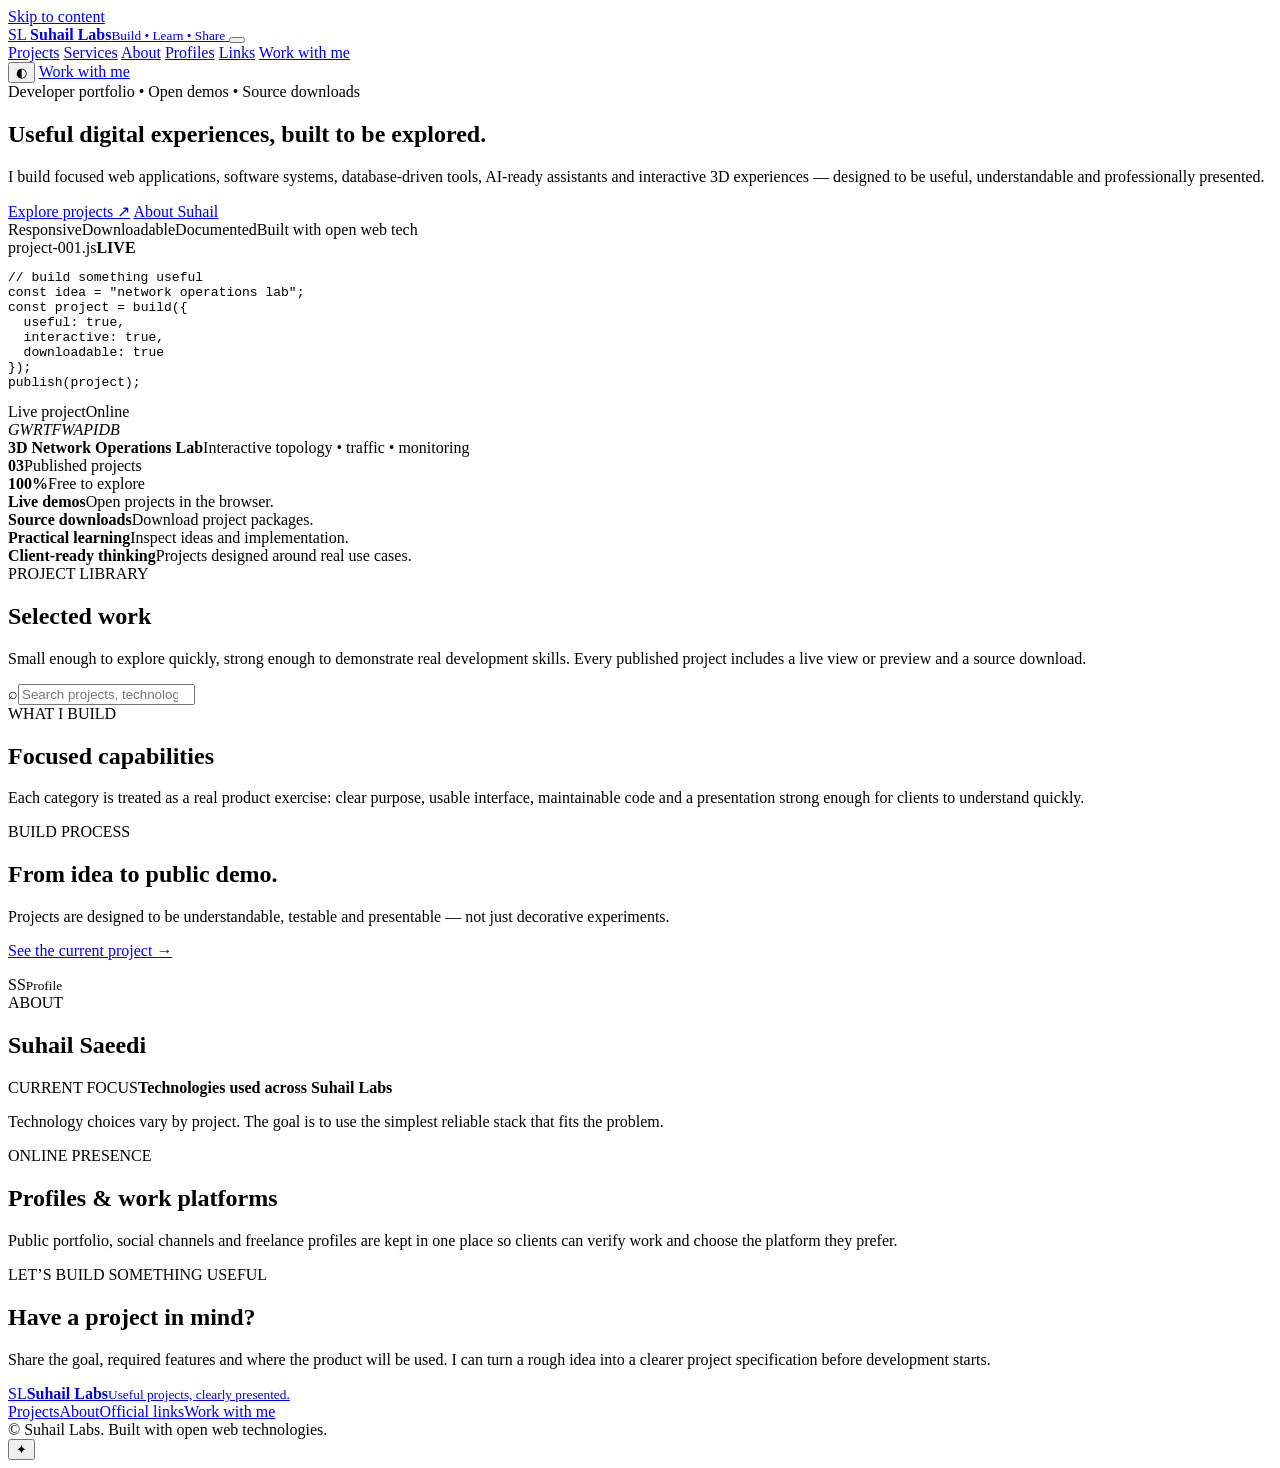
==== index.html @ 284fe2ca "Add Suhail Labs homepage" ====
<!doctype html>
<html lang="en" data-theme="dark">
<head>
  <meta charset="utf-8" />
  <meta name="viewport" content="width=device-width, initial-scale=1" />
  <meta name="theme-color" content="#07111f" />
  <meta name="description" content="Suhail Labs — web applications, software systems, databases, AI-ready assistants and interactive 3D projects by Suhail Saeidi." />
  <meta property="og:title" content="Suhail Labs" />
  <meta property="og:description" content="Software, web, database, AI and interactive 3D projects you can explore, learn from and download." />
  <meta property="og:type" content="website" />
  <title>Suhail Labs — Web, Software, Databases, AI & Interactive 3D</title>
  <link rel="stylesheet" href="assets/css/site.css" />
</head>
<body>
  <a class="skip-link" href="#main">Skip to content</a>

  <header class="site-header" id="top">
    <div class="shell nav-shell">
      <a class="brand" href="#top" aria-label="Suhail Labs home">
        <span class="brand-mark" aria-hidden="true">SL</span>
        <span class="brand-copy"><strong>Suhail Labs</strong><small>Build • Learn • Share</small></span>
      </a>

      <button class="nav-toggle" id="navToggle" aria-expanded="false" aria-controls="mainNav" aria-label="Open navigation">
        <span></span><span></span><span></span>
      </button>

      <nav class="main-nav" id="mainNav" aria-label="Primary navigation">
        <a href="#projects">Projects</a>
        <a href="#services">Services</a>
        <a href="#about">About</a>
        <a href="#profiles">Profiles</a>
        <a href="links.html">Links</a>
        <a href="work-with-me.html">Work with me</a>
      </nav>

      <div class="nav-actions">
        <button class="icon-button" id="themeToggle" type="button" aria-label="Switch theme" title="Switch theme">◐</button>
        <a class="button button-small button-primary" href="work-with-me.html">Work with me</a>
      </div>
    </div>
  </header>

  <main id="main">
    <section class="hero section-hero" aria-labelledby="heroTitle">
      <div class="shell hero-grid">
        <div class="hero-copy reveal">
          <div class="eyebrow"><span class="pulse"></span> Developer portfolio • Open demos • Source downloads</div>
          <h1 id="heroTitle">Useful digital experiences, <span class="gradient-text">built to be explored.</span></h1>
          <p class="hero-lead">I build focused web applications, software systems, database-driven tools, AI-ready assistants and interactive 3D experiences — designed to be useful, understandable and professionally presented.</p>
          <div class="hero-actions">
            <a class="button button-primary" href="#projects">Explore projects <span aria-hidden="true">↗</span></a>
            <a class="button button-secondary" href="#about">About Suhail</a>
          </div>
          <div class="trust-row" aria-label="Portfolio highlights">
            <span>Responsive</span><i></i><span>Downloadable</span><i></i><span>Documented</span><i></i><span>Built with open web tech</span>
          </div>
        </div>

        <div class="hero-visual reveal reveal-delay" aria-label="Suhail Labs project preview">
          <div class="visual-glow glow-a"></div>
          <div class="visual-glow glow-b"></div>
          <div class="code-window floating-card">
            <div class="window-bar"><div class="window-dots"><i></i><i></i><i></i></div><span>project-001.js</span><b>LIVE</b></div>
            <pre><code><span class="code-muted">// build something useful</span>
<span class="code-blue">const</span> idea = <span class="code-purple">"network operations lab"</span>;
<span class="code-blue">const</span> project = build({
  useful: <span class="code-green">true</span>,
  interactive: <span class="code-green">true</span>,
  downloadable: <span class="code-green">true</span>
});
publish(project);</code></pre>
          </div>
          <div class="preview-card floating-card">
            <div class="preview-top"><span>Live project</span><span class="status-dot">Online</span></div>
            <div class="mini-network" aria-hidden="true">
              <span class="net-line line-1"></span><span class="net-line line-2"></span><span class="net-line line-3"></span><span class="net-line line-4"></span>
              <i class="net-node n1">GW</i><i class="net-node n2">RT</i><i class="net-node n3">FW</i><i class="net-node n4">API</i><i class="net-node n5">DB</i>
              <b class="net-packet p1"></b><b class="net-packet p2"></b>
            </div>
            <div class="preview-meta"><strong>3D Network Operations Lab</strong><span>Interactive topology • traffic • monitoring</span></div>
          </div>
          <div class="mini-stat stat-one"><strong id="projectCountHero">03</strong><span>Published projects</span></div>
          <div class="mini-stat stat-two"><strong>100%</strong><span>Free to explore</span></div>
        </div>
      </div>
    </section>

    <section class="value-strip" aria-label="What Suhail Labs offers">
      <div class="shell value-grid">
        <div><b>Live demos</b><span>Open projects in the browser.</span></div>
        <div><b>Source downloads</b><span>Download project packages.</span></div>
        <div><b>Practical learning</b><span>Inspect ideas and implementation.</span></div>
        <div><b>Client-ready thinking</b><span>Projects designed around real use cases.</span></div>
      </div>
    </section>

    <section class="section" id="projects" aria-labelledby="projectsTitle">
      <div class="shell">
        <div class="section-heading reveal">
          <div><span class="section-kicker">PROJECT LIBRARY</span><h2 id="projectsTitle">Selected work</h2></div>
          <p>Small enough to explore quickly, strong enough to demonstrate real development skills. Every published project includes a live view or preview and a source download.</p>
        </div>

        <div class="project-tools reveal">
          <label class="search-box" for="projectSearch"><span aria-hidden="true">⌕</span><input id="projectSearch" type="search" placeholder="Search projects, technology or category…" autocomplete="off" /></label>
          <div class="filters" id="projectFilters" aria-label="Project filters"></div>
        </div>

        <div class="project-grid" id="projectGrid" aria-live="polite"></div>
        <div class="empty-state" id="emptyState" hidden>No projects match this filter yet.</div>
      </div>
    </section>

    <section class="section section-tinted" id="services" aria-labelledby="servicesTitle">
      <div class="shell">
        <div class="section-heading reveal">
          <div><span class="section-kicker">WHAT I BUILD</span><h2 id="servicesTitle">Focused capabilities</h2></div>
          <p>Each category is treated as a real product exercise: clear purpose, usable interface, maintainable code and a presentation strong enough for clients to understand quickly.</p>
        </div>
        <div class="capability-grid" id="capabilityGrid"></div>
      </div>
    </section>

    <section class="section" id="process" aria-labelledby="processTitle">
      <div class="shell process-layout">
        <div class="process-copy reveal">
          <span class="section-kicker">BUILD PROCESS</span>
          <h2 id="processTitle">From idea to public demo.</h2>
          <p>Projects are designed to be understandable, testable and presentable — not just decorative experiments.</p>
          <a class="text-link" href="#projects">See the current project <span aria-hidden="true">→</span></a>
        </div>
        <ol class="process-list reveal" id="processList"></ol>
      </div>
    </section>

    <section class="section section-tinted" id="about" aria-labelledby="aboutTitle">
      <div class="shell about-layout">
        <article class="about-card reveal">
          <div class="portrait-placeholder" id="profilePortrait" aria-label="Suhail Saeedi profile photo"><span>SS</span><small>Profile</small></div>
          <div class="about-copy">
            <span class="section-kicker">ABOUT</span>
            <h2 id="aboutTitle" data-name>Suhail Saeedi</h2>
            <p data-bio></p>
            <div class="about-points" id="aboutPoints"></div>
          </div>
        </article>
        <aside class="stack-card reveal">
          <div class="stack-head"><span class="section-kicker">CURRENT FOCUS</span><strong>Technologies used across Suhail Labs</strong></div>
          <div class="stack-tags" id="stackTags"></div>
          <p class="small-note">Technology choices vary by project. The goal is to use the simplest reliable stack that fits the problem.</p>
        </aside>
      </div>
    </section>

    <section class="section" id="profiles" aria-labelledby="profilesTitle">
      <div class="shell">
        <div class="section-heading reveal">
          <div><span class="section-kicker">ONLINE PRESENCE</span><h2 id="profilesTitle">Profiles & work platforms</h2></div>
          <p>Public portfolio, social channels and freelance profiles are kept in one place so clients can verify work and choose the platform they prefer.</p>
        </div>
        <div class="profiles-grid" id="profilesGrid"></div>
      </div>
    </section>

    <section class="section contact-section" id="contact" aria-labelledby="contactTitle">
      <div class="shell contact-card reveal">
        <div>
          <span class="section-kicker">LET’S BUILD SOMETHING USEFUL</span>
          <h2 id="contactTitle">Have a project in mind?</h2>
          <p>Share the goal, required features and where the product will be used. I can turn a rough idea into a clearer project specification before development starts.</p>
        </div>
        <div class="contact-actions" id="contactActions"></div>
      </div>
    </section>
  </main>

  <footer class="site-footer">
    <div class="shell footer-grid">
      <div><a class="brand footer-brand" href="#top"><span class="brand-mark">SL</span><span class="brand-copy"><strong>Suhail Labs</strong><small>Useful projects, clearly presented.</small></span></a></div>
      <div class="footer-links"><a href="#projects">Projects</a><a href="#about">About</a><a href="links.html">Official links</a><a href="work-with-me.html">Work with me</a></div>
      <div class="footer-copy">© <span id="year"></span> Suhail Labs. Built with open web technologies.</div>
    </div>
  </footer>

  <button class="assistant-launcher" id="assistantLauncher" type="button" aria-expanded="false" aria-controls="publicAssistant" aria-label="Open Suhail Labs Assistant">✦</button>
  <aside class="public-assistant" id="publicAssistant" hidden aria-label="Suhail Labs Assistant">
    <div class="assistant-head"><div><strong>Suhail Labs Assistant</strong><small>Local knowledge mode • $0</small></div><button id="assistantClose" type="button" aria-label="Close assistant">×</button></div>
    <div class="assistant-public-messages" id="publicAssistantMessages" aria-live="polite"></div>
    <div class="assistant-suggestions"><button type="button" data-public-prompt="What does Suhail build?">What does Suhail build?</button><button type="button" data-public-prompt="Show me the 3D project">3D project</button><button type="button" data-public-prompt="Tell me about the Medical Dictionary">Medical Dictionary</button><button type="button" data-public-prompt="Which projects can I download?">Downloads</button></div>
    <form class="assistant-public-form" id="publicAssistantForm"><input id="publicAssistantInput" autocomplete="off" placeholder="Ask about projects or skills…" /><button type="submit">Send</button></form>
    <p class="assistant-disclaimer">This zero-cost version answers from published Suhail Labs data in your browser. It does not send your question to an external AI service.</p>
  </aside>

  <script src="data/site-data.js"></script>
  <script src="assets/js/site.js"></script>
</body>
</html>
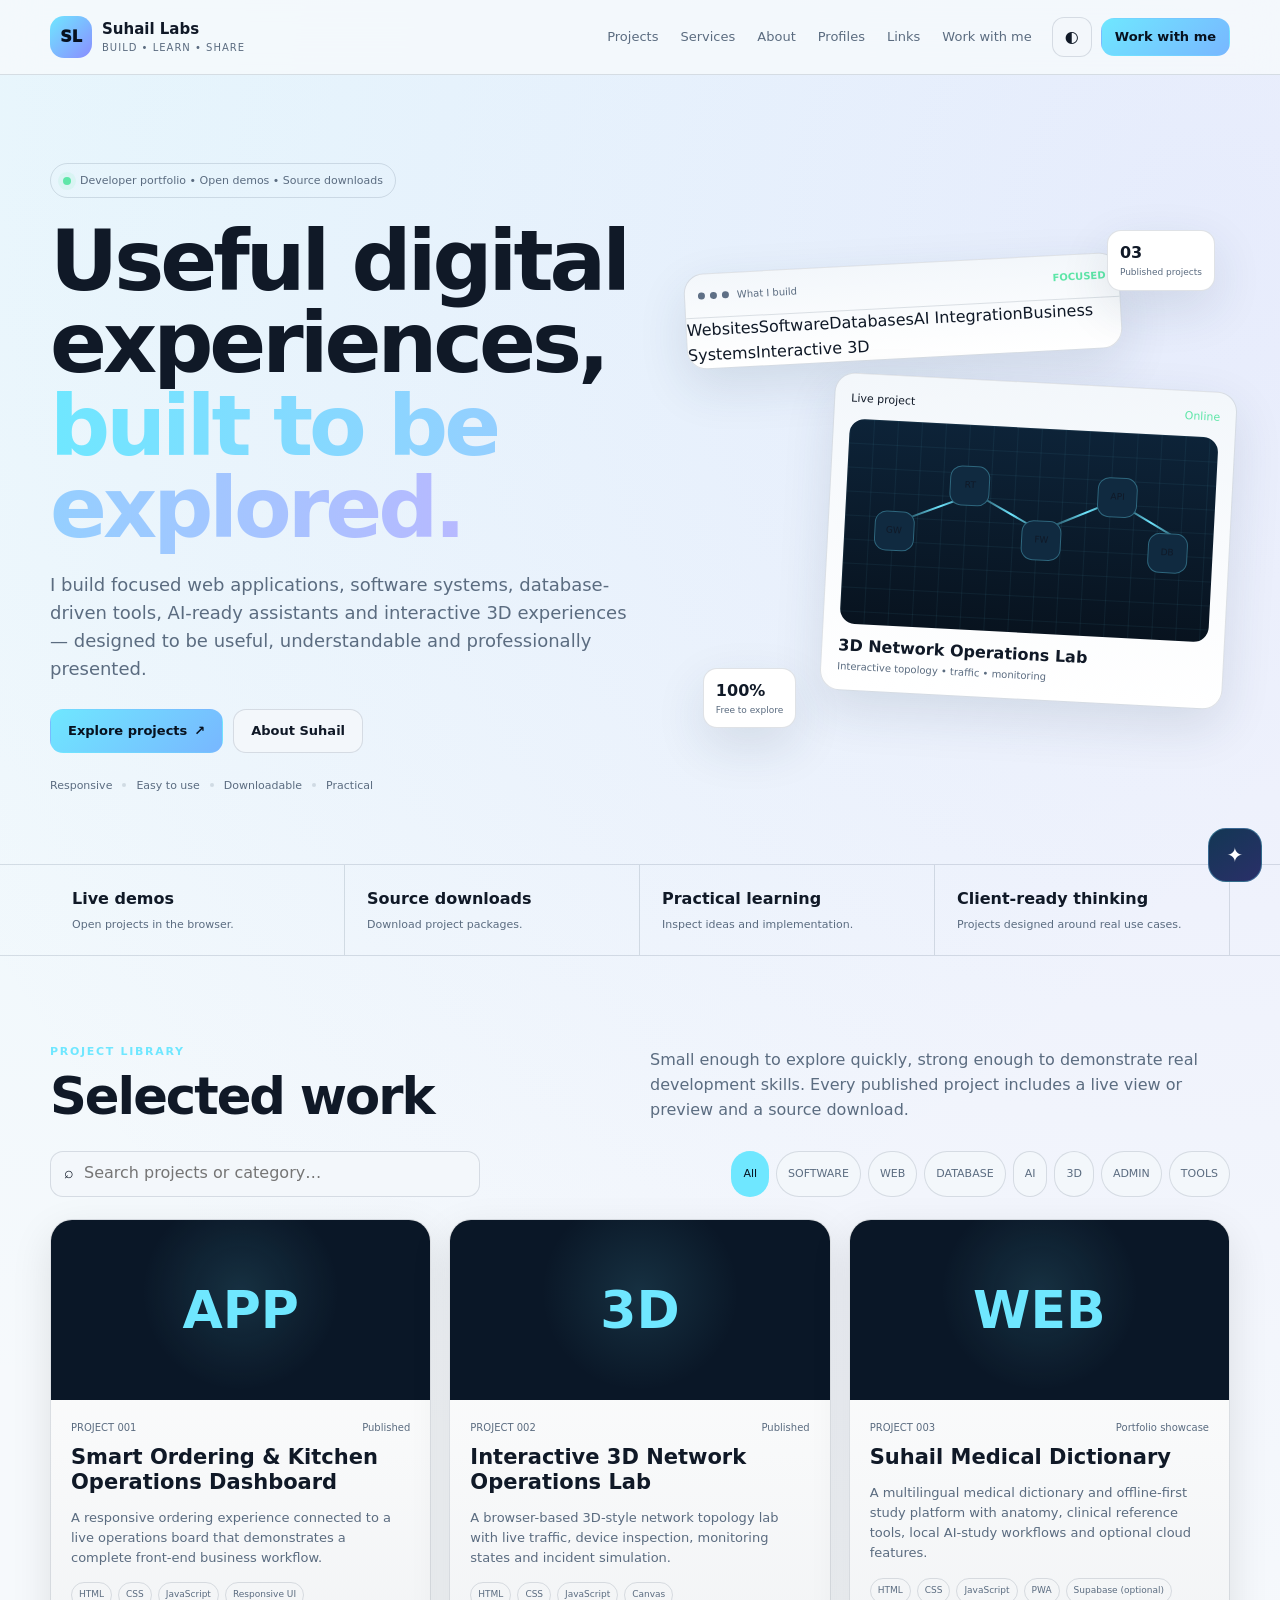
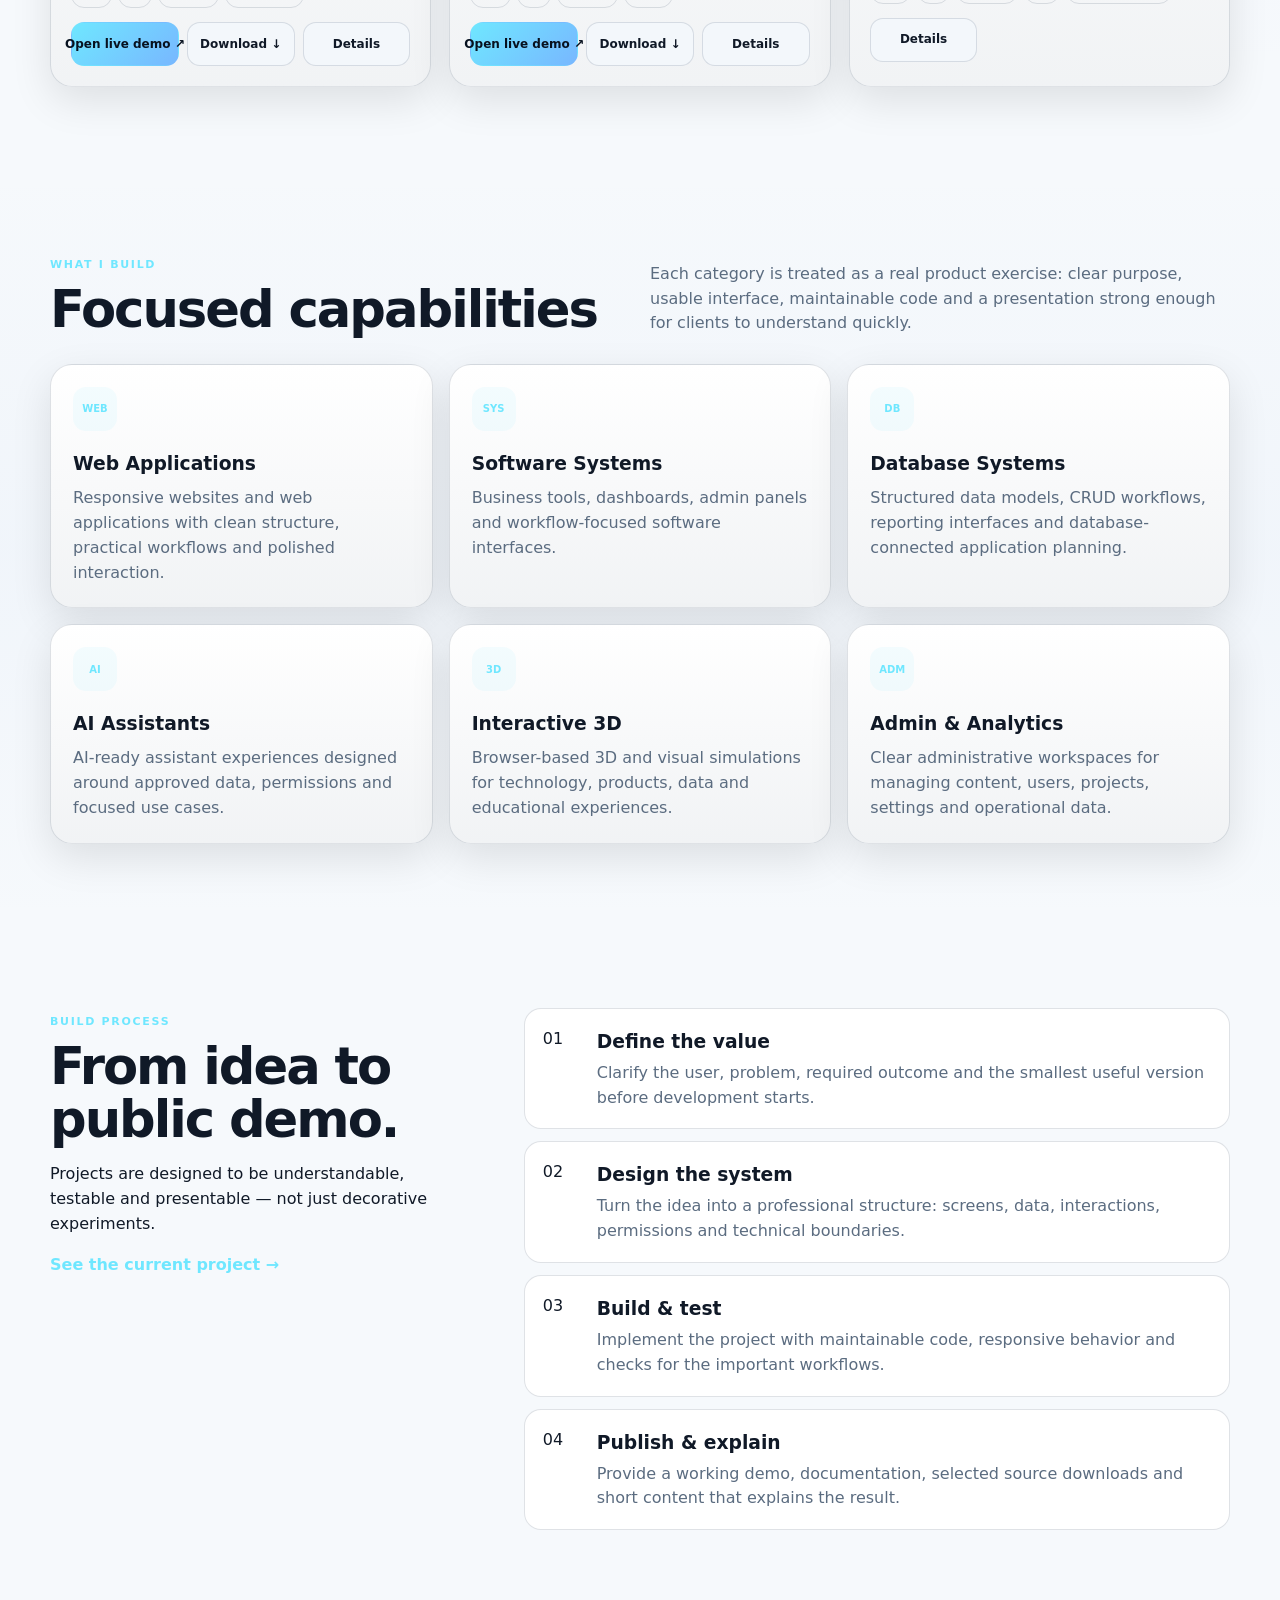
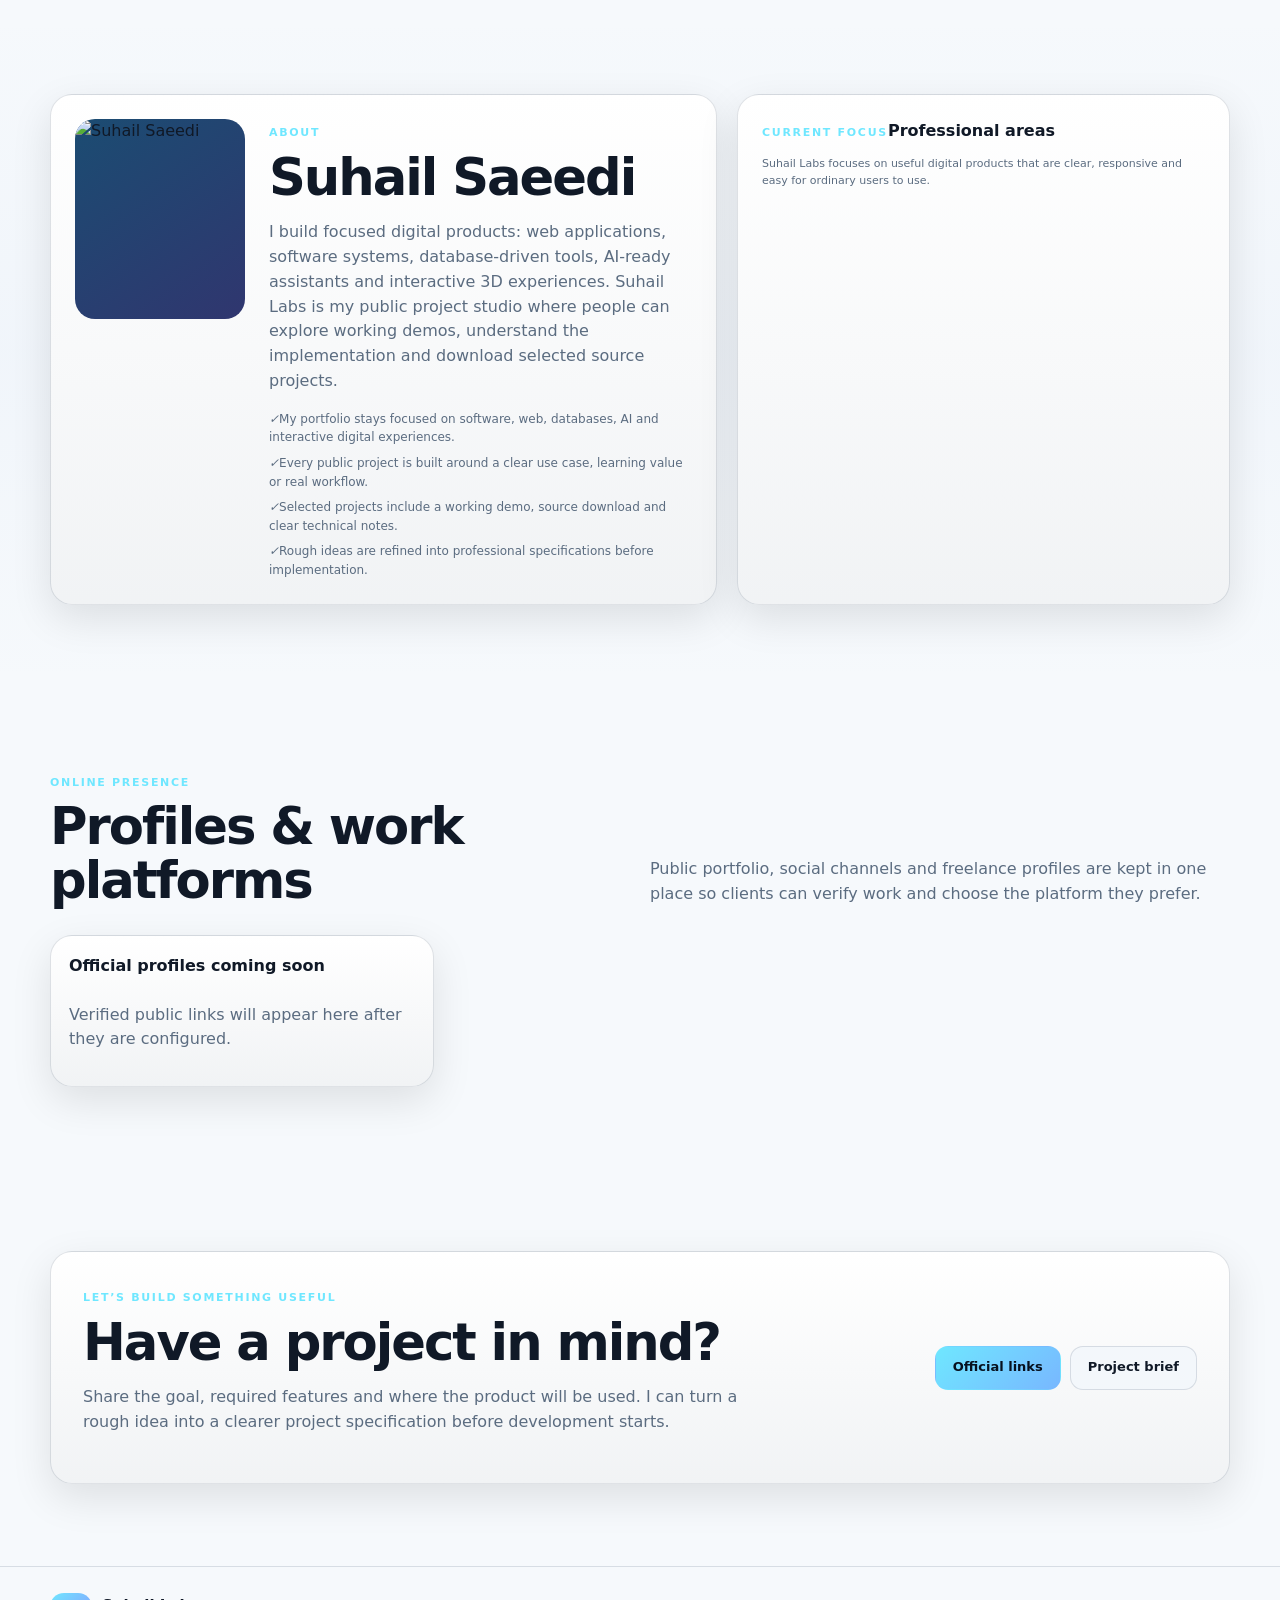
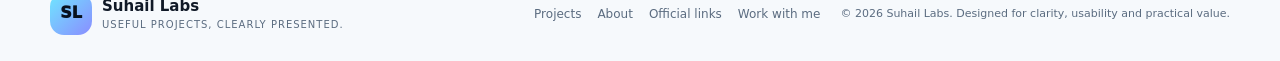
==== commit b16efb7c: "Refocus public website on capabilities, not tools" ====
--- a/index.html
+++ b/index.html
@@ -53,23 +53,18 @@
             <a class="button button-secondary" href="#about">About Suhail</a>
           </div>
           <div class="trust-row" aria-label="Portfolio highlights">
-            <span>Responsive</span><i></i><span>Downloadable</span><i></i><span>Documented</span><i></i><span>Built with open web tech</span>
+            <span>Responsive</span><i></i><span>Easy to use</span><i></i><span>Downloadable</span><i></i><span>Practical</span>
           </div>
         </div>
 
         <div class="hero-visual reveal reveal-delay" aria-label="Suhail Labs project preview">
           <div class="visual-glow glow-a"></div>
           <div class="visual-glow glow-b"></div>
-          <div class="code-window floating-card">
-            <div class="window-bar"><div class="window-dots"><i></i><i></i><i></i></div><span>project-001.js</span><b>LIVE</b></div>
-            <pre><code><span class="code-muted">// build something useful</span>
-<span class="code-blue">const</span> idea = <span class="code-purple">"network operations lab"</span>;
-<span class="code-blue">const</span> project = build({
-  useful: <span class="code-green">true</span>,
-  interactive: <span class="code-green">true</span>,
-  downloadable: <span class="code-green">true</span>
-});
-publish(project);</code></pre>
+          <div class="code-window floating-card capability-window">
+            <div class="window-bar"><div class="window-dots"><i></i><i></i><i></i></div><span>What I build</span><b>FOCUSED</b></div>
+            <div class="capability-preview">
+              <span>Websites</span><span>Software</span><span>Databases</span><span>AI Integration</span><span>Business Systems</span><span>Interactive 3D</span>
+            </div>
           </div>
           <div class="preview-card floating-card">
             <div class="preview-top"><span>Live project</span><span class="status-dot">Online</span></div>
@@ -103,7 +98,7 @@
         </div>
 
         <div class="project-tools reveal">
-          <label class="search-box" for="projectSearch"><span aria-hidden="true">⌕</span><input id="projectSearch" type="search" placeholder="Search projects, technology or category…" autocomplete="off" /></label>
+          <label class="search-box" for="projectSearch"><span aria-hidden="true">⌕</span><input id="projectSearch" type="search" placeholder="Search projects or category…" autocomplete="off" /></label>
           <div class="filters" id="projectFilters" aria-label="Project filters"></div>
         </div>
 
@@ -145,10 +140,10 @@
             <div class="about-points" id="aboutPoints"></div>
           </div>
         </article>
-        <aside class="stack-card reveal">
-          <div class="stack-head"><span class="section-kicker">CURRENT FOCUS</span><strong>Technologies used across Suhail Labs</strong></div>
-          <div class="stack-tags" id="stackTags"></div>
-          <p class="small-note">Technology choices vary by project. The goal is to use the simplest reliable stack that fits the problem.</p>
+        <aside class="stack-card reveal focus-card">
+          <div class="stack-head"><span class="section-kicker">CURRENT FOCUS</span><strong>Professional areas</strong></div>
+          <div class="focus-tags" id="focusTags"></div>
+          <p class="small-note">Suhail Labs focuses on useful digital products that are clear, responsive and easy for ordinary users to use.</p>
         </aside>
       </div>
     </section>
@@ -179,7 +174,7 @@
     <div class="shell footer-grid">
       <div><a class="brand footer-brand" href="#top"><span class="brand-mark">SL</span><span class="brand-copy"><strong>Suhail Labs</strong><small>Useful projects, clearly presented.</small></span></a></div>
       <div class="footer-links"><a href="#projects">Projects</a><a href="#about">About</a><a href="links.html">Official links</a><a href="work-with-me.html">Work with me</a></div>
-      <div class="footer-copy">© <span id="year"></span> Suhail Labs. Built with open web technologies.</div>
+      <div class="footer-copy">© <span id="year"></span> Suhail Labs. Designed for clarity, usability and practical value.</div>
     </div>
   </footer>
 
--- a/assets/css/site.css
+++ b/assets/css/site.css
@@ -0,0 +1,28 @@
+:root{--bg:#07111f;--bg2:#0b1728;--card:#0e1c30;--card2:#12243c;--text:#f6f9ff;--muted:#9fb0c5;--line:rgba(160,190,220,.16);--a:#6fe7ff;--b:#8a8dff;--ok:#5ee6a8;--shadow:0 24px 70px rgba(0,0,0,.28);--r:22px;--shell:min(1180px,calc(100% - 36px))}html[data-theme="light"]{--bg:#f6f9fc;--bg2:#edf3f8;--card:#fff;--card2:#f3f7fb;--text:#101927;--muted:#5b6c80;--line:rgba(30,55,80,.14);--shadow:0 18px 50px rgba(30,55,80,.12)}*{box-sizing:border-box}html{scroll-behavior:smooth}body{margin:0;background:radial-gradient(circle at 10% 0,rgba(111,231,255,.1),transparent 28%),radial-gradient(circle at 95% 5%,rgba(138,141,255,.12),transparent 30%),var(--bg);color:var(--text);font-family:Inter,system-ui,-apple-system,"Segoe UI",Arial,sans-serif;line-height:1.55}a{color:inherit;text-decoration:none}button,input,textarea,select{font:inherit}.shell{width:var(--shell);margin:auto}.skip-link{position:fixed;left:10px;top:-60px;background:var(--text);color:var(--bg);padding:8px 12px;z-index:999}.skip-link:focus{top:10px}.site-header{position:sticky;top:0;z-index:50;background:color-mix(in srgb,var(--bg) 84%,transparent);backdrop-filter:blur(18px);border-bottom:1px solid var(--line)}.nav-shell{height:74px;display:flex;align-items:center;gap:20px}.brand{display:flex;align-items:center;gap:10px}.brand-mark{width:42px;height:42px;display:grid;place-items:center;border-radius:14px;background:linear-gradient(135deg,var(--a),var(--b));color:#07111f;font-weight:950}.brand-copy{display:flex;flex-direction:column;line-height:1.1}.brand-copy strong{font-size:15px}.brand-copy small{font-size:10px;color:var(--muted);margin-top:4px;text-transform:uppercase;letter-spacing:1px}.main-nav{display:flex;gap:22px;margin-left:auto}.main-nav a{font-size:13px;color:var(--muted)}.main-nav a:hover{color:var(--text)}.nav-actions{display:flex;gap:9px;align-items:center}.icon-button,.nav-toggle{width:40px;height:40px;border:1px solid var(--line);border-radius:12px;background:var(--card2);color:var(--text);cursor:pointer}.nav-toggle{display:none}.nav-toggle span{display:block;height:2px;background:var(--text);margin:5px 7px}.button{display:inline-flex;align-items:center;justify-content:center;gap:7px;min-height:44px;padding:0 17px;border:1px solid var(--line);border-radius:13px;font-weight:800;font-size:13px;cursor:pointer}.button-primary{background:linear-gradient(135deg,var(--a),#78b7ff);border-color:transparent;color:#07111f}.button-secondary{background:var(--card2)}.button-small{min-height:38px;padding:0 13px}.button-disabled{opacity:.45;pointer-events:none}.text-link{color:var(--a);font-weight:800}.section{padding:82px 0}.section-tinted{background:linear-gradient(180deg,transparent,rgba(120,160,220,.045),transparent)}.section-kicker{font-size:11px;font-weight:900;letter-spacing:1.7px;color:var(--a)}.section-heading{display:flex;justify-content:space-between;align-items:end;gap:28px;margin-bottom:28px}.section-heading h2,.contact-card h2,.about-copy h2,.process-copy h2{font-size:clamp(34px,4vw,52px);line-height:1.04;margin:7px 0 0;letter-spacing:-2px}.section-heading p{max-width:580px;color:var(--muted);margin:0}.section-hero{padding:88px 0 70px}.hero-grid{display:grid;grid-template-columns:1.03fr .97fr;gap:56px;align-items:center;min-height:580px}.eyebrow{display:inline-flex;gap:9px;align-items:center;border:1px solid var(--line);border-radius:999px;padding:8px 12px;font-size:11px;color:var(--muted)}.pulse{width:8px;height:8px;background:var(--ok);border-radius:50%;box-shadow:0 0 0 5px rgba(94,230,168,.1)}.hero h1{font-size:clamp(50px,7vw,84px);line-height:.98;letter-spacing:-4px;margin:22px 0}.gradient-text{background:linear-gradient(90deg,var(--a),#b7b9ff);-webkit-background-clip:text;background-clip:text;color:transparent}.hero-lead{font-size:18px;color:var(--muted);max-width:700px}.hero-actions{display:flex;gap:10px;flex-wrap:wrap;margin-top:26px}.trust-row{display:flex;gap:10px;align-items:center;flex-wrap:wrap;margin-top:24px;color:var(--muted);font-size:11px}.trust-row i{width:4px;height:4px;border-radius:50%;background:var(--line)}.hero-visual{position:relative;min-height:500px}.floating-card{position:absolute;background:linear-gradient(180deg,var(--card2),var(--card));border:1px solid var(--line);border-radius:20px;box-shadow:var(--shadow)}.code-window{left:0;top:35px;width:80%;overflow:hidden;transform:rotate(-3deg)}.window-bar{height:44px;display:flex;align-items:center;gap:8px;border-bottom:1px solid var(--line);padding:0 13px;font-size:10px;color:var(--muted)}.window-dots{display:flex;gap:5px}.window-dots i{width:7px;height:7px;border-radius:50%;background:#5f7086}.window-bar span{margin-right:auto}.window-bar b{color:var(--ok)}pre{margin:0;padding:18px 20px;color:#dce8f7;overflow:auto}.code-muted{color:#6f8097}.code-blue{color:#70ddff}.code-purple{color:#b5aaff}.code-green{color:#6be0a5}.preview-card{right:0;bottom:28px;width:74%;padding:16px;transform:rotate(3deg)}.preview-top{display:flex;justify-content:space-between;font-size:11px}.status-dot{color:var(--ok)}.mini-network{height:205px;margin-top:12px;border-radius:15px;position:relative;background:linear-gradient(#0d2338,#08131f);overflow:hidden}.mini-network:before{content:"";position:absolute;inset:0;background-image:linear-gradient(rgba(111,231,255,.06) 1px,transparent 1px),linear-gradient(90deg,rgba(111,231,255,.06) 1px,transparent 1px);background-size:24px 24px}.net-node{position:absolute;width:40px;height:40px;border-radius:12px;display:grid;place-items:center;background:#102a40;border:1px solid rgba(111,231,255,.32);font-size:9px;font-style:normal}.n1{left:8%;top:44%}.n2{left:28%;top:20%}.n3{left:48%;top:45%}.n4{left:68%;top:22%}.n5{right:7%;top:48%}.net-line{position:absolute;height:2px;background:linear-gradient(90deg,transparent,var(--a),transparent);transform-origin:left}.line-1{left:14%;top:49%;width:25%;transform:rotate(-23deg)}.line-2{left:34%;top:32%;width:24%;transform:rotate(27deg)}.line-3{left:54%;top:49%;width:25%;transform:rotate(-25deg)}.line-4{left:74%;top:34%;width:20%;transform:rotate(28deg)}.preview-meta{display:flex;flex-direction:column;margin-top:10px}.preview-meta span{font-size:10px;color:var(--muted)}.mini-stat{position:absolute;padding:10px 12px;border:1px solid var(--line);border-radius:14px;background:var(--card);box-shadow:var(--shadow);display:flex;flex-direction:column}.mini-stat span{font-size:9px;color:var(--muted)}.stat-one{right:15px;top:2px}.stat-two{left:18px;bottom:0}.value-strip{border-block:1px solid var(--line)}.value-grid{display:grid;grid-template-columns:repeat(4,1fr)}.value-grid>div{padding:22px;border-right:1px solid var(--line)}.value-grid b{display:block}.value-grid span{display:block;color:var(--muted);font-size:11px;margin-top:4px}.project-tools{display:flex;justify-content:space-between;gap:16px;margin-bottom:22px}.search-box{display:flex;align-items:center;gap:8px;min-width:min(430px,100%);height:46px;border:1px solid var(--line);border-radius:13px;background:var(--card2);padding:0 13px}.search-box input{width:100%;border:0;outline:0;background:transparent;color:var(--text)}.filters{display:flex;gap:7px;flex-wrap:wrap;justify-content:flex-end}.filter-button{border:1px solid var(--line);background:var(--card2);color:var(--muted);border-radius:999px;padding:8px 11px;cursor:pointer;font-size:11px}.filter-button.active{color:#07111f;background:var(--a);border-color:transparent}.project-grid{display:grid;grid-template-columns:repeat(3,1fr);gap:18px}.project-card,.capability-card,.about-card,.stack-card,.profile-card,.contact-card,.client-proof-card,.brief-card{border:1px solid var(--line);background:linear-gradient(180deg,var(--card),color-mix(in srgb,var(--card) 94%,#163655));border-radius:var(--r);box-shadow:0 14px 40px rgba(0,0,0,.1)}.project-card{overflow:hidden}.project-cover{height:180px;display:grid;place-items:center;background:radial-gradient(circle at 50% 40%,rgba(111,231,255,.12),transparent 45%),#0a1727}.project-cover strong{font-size:52px;color:var(--a)}.project-body{padding:20px}.project-meta{display:flex;justify-content:space-between;gap:10px;color:var(--muted);font-size:10px}.project-body h3{font-size:21px;line-height:1.18;margin:10px 0}.project-body p{color:var(--muted);font-size:13px}.tag-row{display:flex;gap:6px;flex-wrap:wrap;margin:14px 0}.tag{font-size:9px;padding:5px 7px;border:1px solid var(--line);border-radius:999px;color:var(--muted)}.card-actions{display:grid;grid-template-columns:repeat(3,minmax(0,1fr));gap:8px}.card-actions .button{width:100%;min-width:0;white-space:nowrap;padding-inline:12px}.project-card .card-actions .button{font-size:12px}.capability-grid{display:grid;grid-template-columns:repeat(3,1fr);gap:16px}.capability-card{padding:22px}.capability-icon{width:44px;height:44px;border-radius:13px;display:grid;place-items:center;background:rgba(111,231,255,.08);color:var(--a);font-size:10px;font-weight:900}.capability-card h3{margin:18px 0 8px}.capability-card p{color:var(--muted);margin:0}.process-layout{display:grid;grid-template-columns:.75fr 1.25fr;gap:50px}.process-list{list-style:none;margin:0;padding:0;display:grid;gap:12px}.process-list li{display:grid;grid-template-columns:54px 1fr;padding:18px;border:1px solid var(--line);background:var(--card);border-radius:17px}.process-list b{color:var(--a)}.process-list h3{margin:0}.process-list p{margin:5px 0 0;color:var(--muted)}.about-layout{display:grid;grid-template-columns:1.15fr .85fr;gap:20px}.about-card{display:grid;grid-template-columns:170px 1fr;gap:24px;padding:24px}.portrait-placeholder{width:170px;height:200px;border-radius:20px;background:linear-gradient(145deg,#1b4c72,#30366f);display:grid;place-items:center;overflow:hidden}.portrait-placeholder img{width:100%;height:100%;object-fit:cover}.about-copy p{color:var(--muted)}.about-points{display:grid;gap:7px}.about-point{font-size:12px;color:var(--muted)}.stack-card{padding:24px}.stack-tags{display:flex;gap:7px;flex-wrap:wrap;margin-top:18px}.stack-tags span{font-size:10px;padding:7px 9px;border:1px solid var(--line);border-radius:9px}.small-note{color:var(--muted);font-size:11px}.profiles-grid{display:grid;grid-template-columns:repeat(3,1fr);gap:14px}.profile-card{padding:18px;display:flex;flex-direction:column;gap:8px}.profile-card small,.profile-card p{color:var(--muted)}.profile-card a{color:var(--a);font-weight:800;font-size:12px}.contact-card{display:flex;justify-content:space-between;align-items:center;gap:30px;padding:32px}.contact-card p{color:var(--muted);max-width:680px}.contact-actions{display:flex;gap:9px;flex-wrap:wrap}.site-footer{border-top:1px solid var(--line);padding:26px 0}.footer-grid{display:grid;grid-template-columns:1fr auto auto;align-items:center;gap:20px}.footer-links{display:flex;gap:16px;color:var(--muted);font-size:12px}.footer-copy{color:var(--muted);font-size:11px}.project-hero{padding:80px 0}.project-layout{display:grid;grid-template-columns:1.15fr .85fr;gap:24px}.project-panel{border:1px solid var(--line);border-radius:var(--r);background:var(--card);padding:26px}.project-panel h1{font-size:clamp(38px,5vw,64px);line-height:1;margin:12px 0}.project-panel p{color:var(--muted)}.project-actions{display:flex;gap:8px;flex-wrap:wrap;margin:20px 0}.feature-list{display:grid;gap:9px}.feature-list li{color:var(--muted)}.linkhub-main{padding:36px 0 60px}.linkhub-shell{width:min(820px,calc(100% - 28px));margin:auto}.linkhub-head{text-align:center;display:grid;justify-items:center;gap:14px}.linkhub-brand-row{width:100%;display:flex;justify-content:space-between}.linkhub-avatar{width:88px;height:88px;border-radius:26px;display:grid;place-items:center;background:linear-gradient(145deg,#2468ff,#7a5cff);font-size:28px;font-weight:900}.linkhub-head h1{font-size:clamp(38px,7vw,64px);margin:0}.linkhub-head>p{color:var(--muted);max-width:680px}.linkhub-actions{display:flex;gap:9px}.linkhub-section{margin-top:22px;padding:24px;border:1px solid var(--line);background:var(--card);border-radius:var(--r)}.linkhub-footer{text-align:center;color:var(--muted);font-size:11px;padding-top:25px}.work-hero{padding:95px 0 70px}.work-hero-grid{display:grid;grid-template-columns:1.2fr .8fr;gap:30px;align-items:center}.client-proof-card,.brief-card{padding:24px}.clean-checklist{list-style:none;padding:0}.clean-checklist li{padding:8px 0 8px 25px;position:relative}.clean-checklist li:before{content:"✓";position:absolute;left:0;color:var(--ok)}.client-steps{display:grid;grid-template-columns:repeat(4,1fr);gap:14px}.client-steps article{padding:22px;border:1px solid var(--line);background:var(--card);border-radius:18px}.client-steps b{color:var(--a)}.client-steps p{color:var(--muted)}.brief-layout{display:grid;grid-template-columns:.8fr 1.2fr;gap:30px}.brief-card li{margin:10px 0;color:var(--muted)}.assistant-launcher{position:fixed;right:18px;bottom:18px;width:54px;height:54px;border:1px solid rgba(111,231,255,.3);border-radius:18px;background:linear-gradient(145deg,#133754,#2a2f69);color:white;font-size:20px;z-index:80}.public-assistant{position:fixed;right:18px;bottom:82px;width:min(390px,calc(100vw - 28px));max-height:70vh;background:var(--card);border:1px solid var(--line);border-radius:20px;box-shadow:var(--shadow);z-index:79;overflow:hidden}.public-assistant[hidden]{display:none}.assistant-head{display:flex;justify-content:space-between;padding:13px;border-bottom:1px solid var(--line)}.assistant-head small{display:block;color:var(--ok);font-size:9px}.assistant-head button{border:0;background:transparent;color:var(--text);font-size:20px}.assistant-public-messages{padding:12px;height:240px;overflow:auto;display:flex;flex-direction:column;gap:8px}.public-msg{max-width:88%;padding:9px 11px;border-radius:13px;background:var(--card2);border:1px solid var(--line);font-size:11px;white-space:pre-line}.public-msg.user{align-self:flex-end}.assistant-suggestions{display:flex;gap:5px;overflow:auto;padding:0 12px 8px}.assistant-suggestions button{white-space:nowrap;border:1px solid var(--line);border-radius:999px;background:var(--card2);color:var(--muted);padding:6px 8px;font-size:9px}.assistant-public-form{display:grid;grid-template-columns:1fr auto;gap:6px;padding:9px;border-top:1px solid var(--line)}.assistant-public-form input{border:1px solid var(--line);background:var(--card2);color:var(--text);border-radius:11px;padding:9px}.assistant-public-form button{border:0;border-radius:10px;background:var(--a);color:#07111f;font-weight:800}.assistant-disclaimer{padding:0 12px 10px;margin:0;color:var(--muted);font-size:9px}.empty-state{text-align:center;color:var(--muted);padding:30px}.error-page{min-height:100vh;display:grid;place-items:center;text-align:center}.reveal{opacity:1}.portrait-placeholder.has-photo{padding:0}.portrait-placeholder.has-photo img{width:100%;height:100%;object-fit:cover}
+@media(max-width:900px){.main-nav{position:fixed;left:18px;right:18px;top:82px;display:none;flex-direction:column;padding:18px;background:var(--card);border:1px solid var(--line);border-radius:16px}.main-nav.open{display:flex}.nav-toggle{display:block;margin-left:auto}.nav-actions .button{display:none}.hero-grid,.about-layout,.process-layout,.work-hero-grid,.brief-layout,.project-layout{grid-template-columns:1fr}.hero-visual{min-height:470px}.project-grid,.capability-grid,.profiles-grid{grid-template-columns:repeat(2,1fr)}.client-steps{grid-template-columns:repeat(2,1fr)}.value-grid{grid-template-columns:repeat(2,1fr)}.section-heading{align-items:start;flex-direction:column}.footer-grid{grid-template-columns:1fr}.project-tools{flex-direction:column;align-items:stretch}.filters{justify-content:flex-start}}@media(max-width:620px){.section{padding:62px 0}.section-hero{padding-top:60px}.hero h1{letter-spacing:-2.8px}.hero-visual{min-height:400px}.project-grid,.capability-grid,.profiles-grid,.client-steps,.value-grid{grid-template-columns:1fr}.code-window{width:92%}.preview-card{width:88%}.about-card{grid-template-columns:1fr}.portrait-placeholder{width:120px;height:140px}.contact-card{align-items:flex-start;flex-direction:column}.main-nav{top:72px}.footer-links{flex-wrap:wrap}.linkhub-actions{flex-direction:column;width:100%}}
+@media(max-width:760px){
+  .project-card .card-actions{grid-template-columns:1fr 1fr}
+  .project-card .card-actions .button:first-child{grid-column:1/-1}
+}
+@media(max-width:430px){
+  .project-card .card-actions{grid-template-columns:1fr}
+  .project-card .card-actions .button:first-child{grid-column:auto}
+  .project-card .card-actions .button{min-height:46px;font-size:13px}
+}
+/* Mobile project filters: one horizontal line, swipe/scroll instead of wrapping. */
+@media(max-width:900px){
+  .project-tools{overflow:visible}
+  .filters{
+    display:flex;
+    flex-wrap:nowrap;
+    overflow-x:auto;
+    overflow-y:hidden;
+    justify-content:flex-start;
+    width:100%;
+    padding:2px 0 6px;
+    -webkit-overflow-scrolling:touch;
+    scrollbar-width:none;
+  }
+  .filters::-webkit-scrollbar{display:none}
+  .filter-button{flex:0 0 auto;white-space:nowrap}
+}
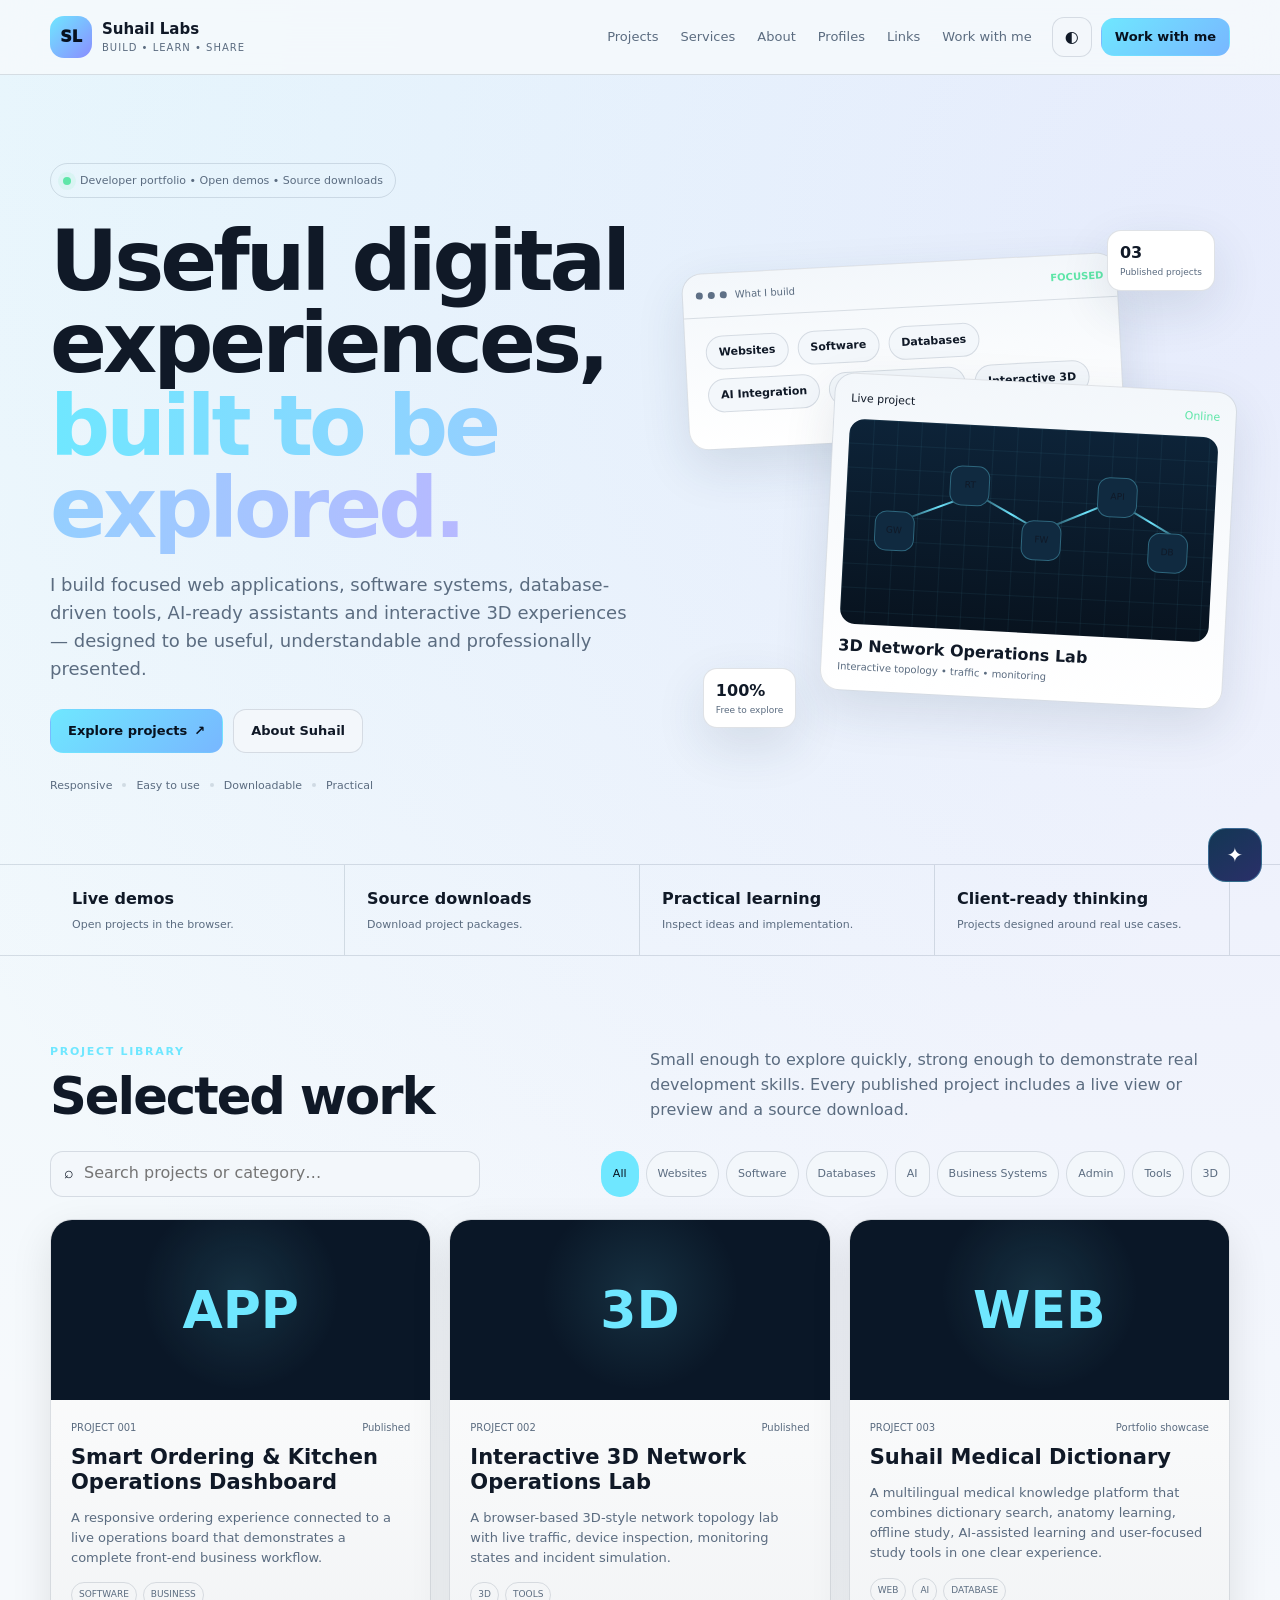
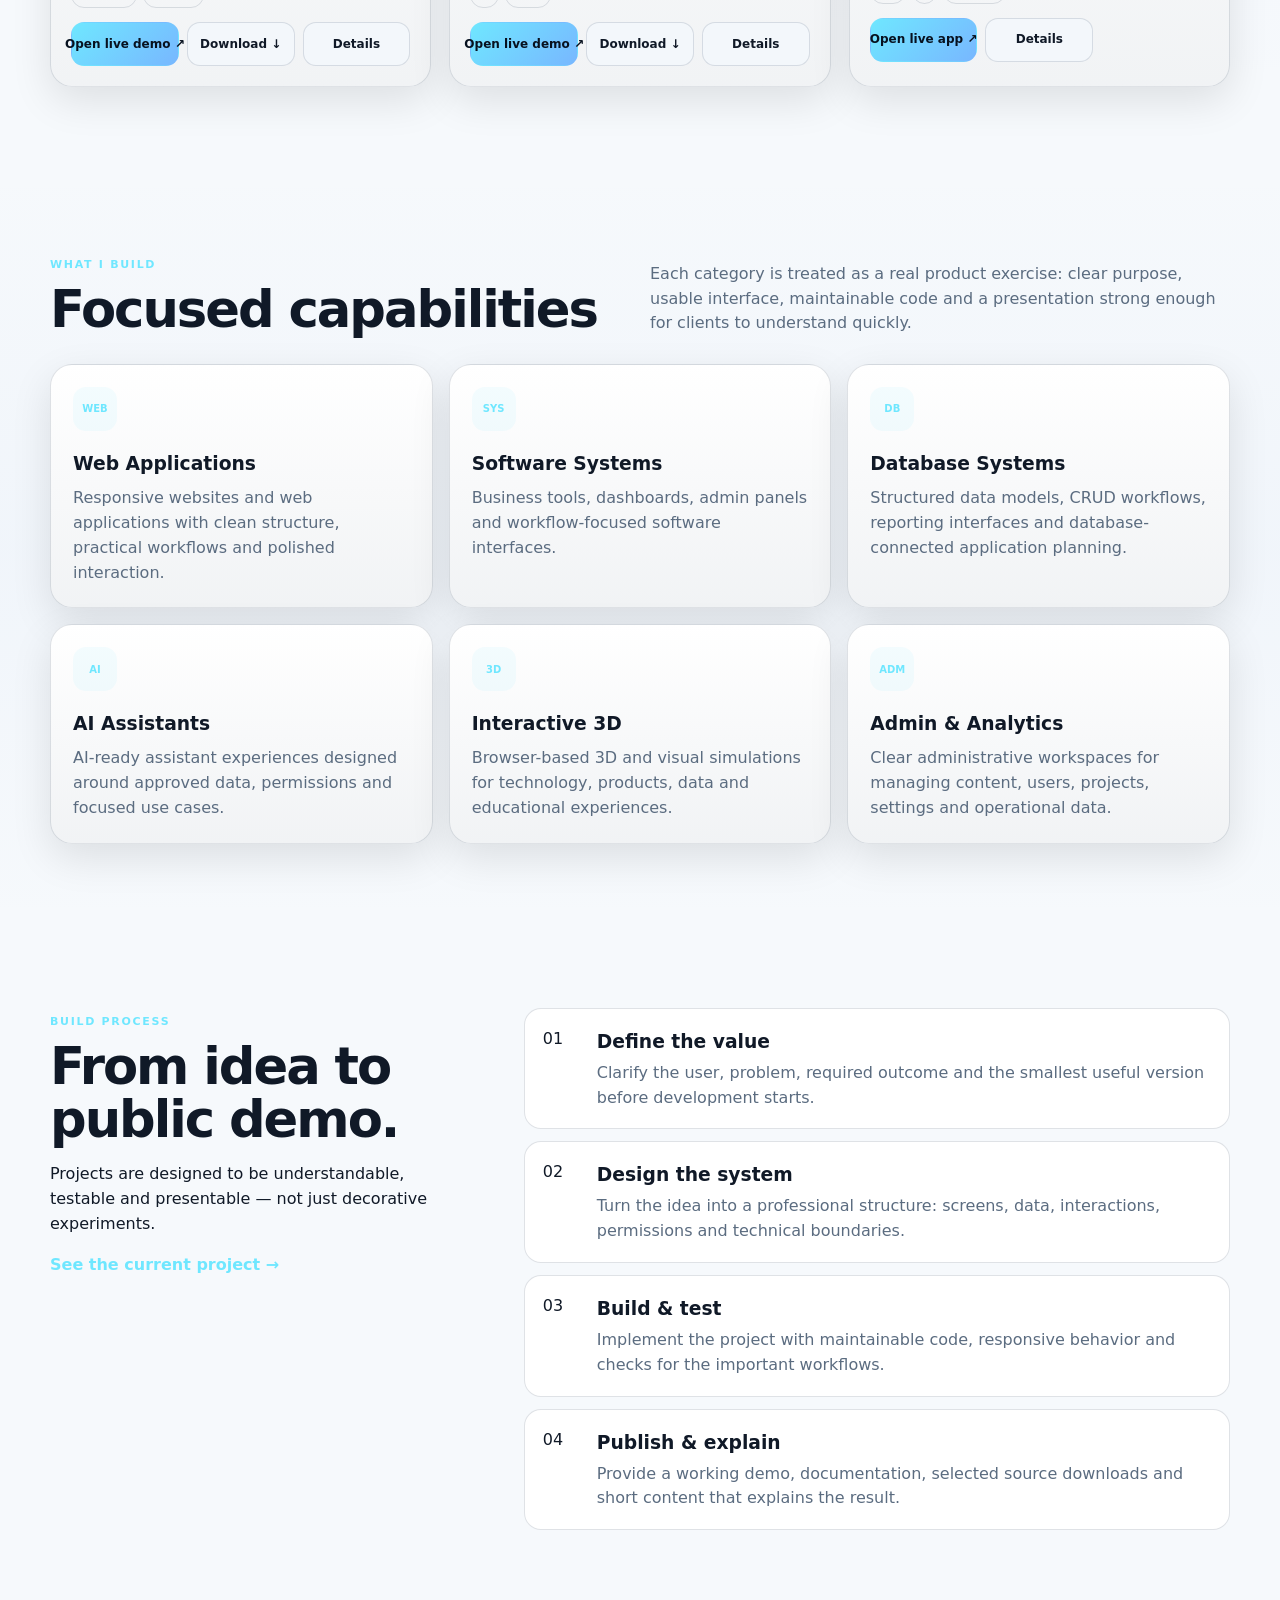
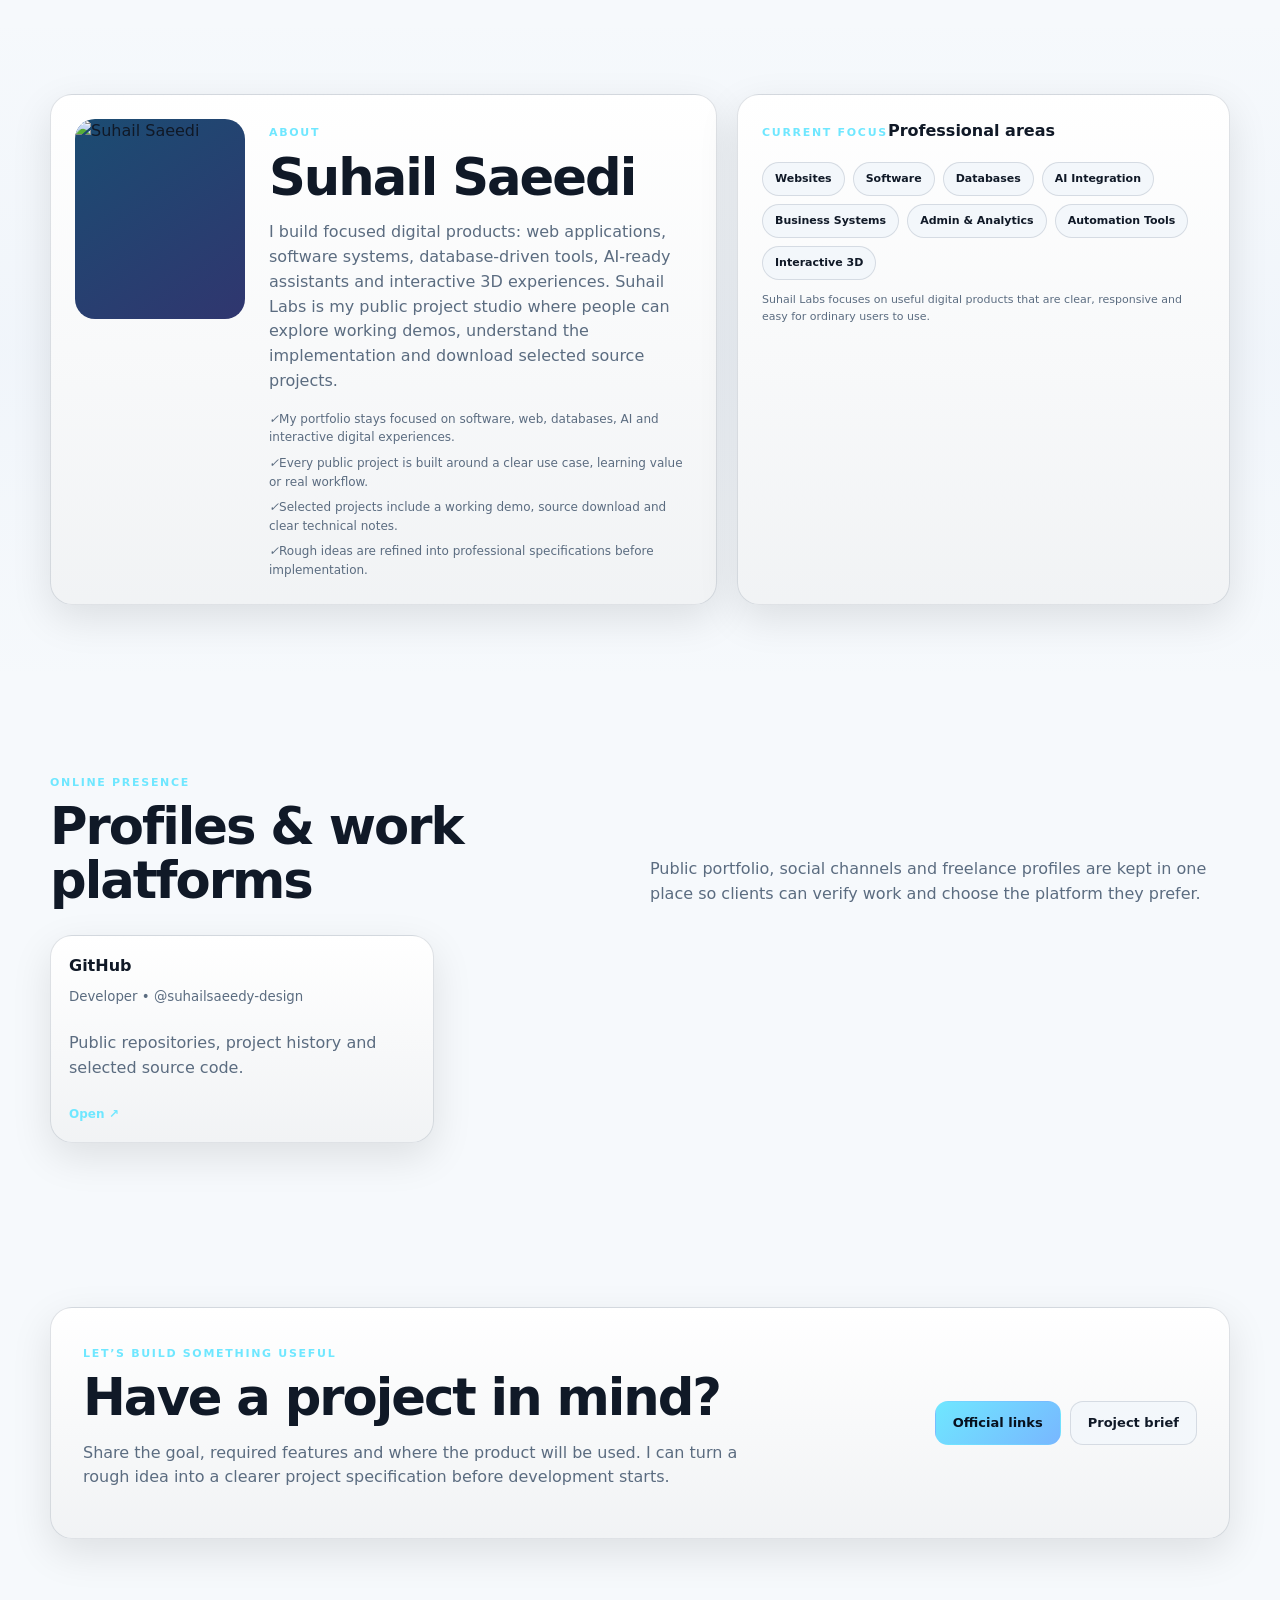
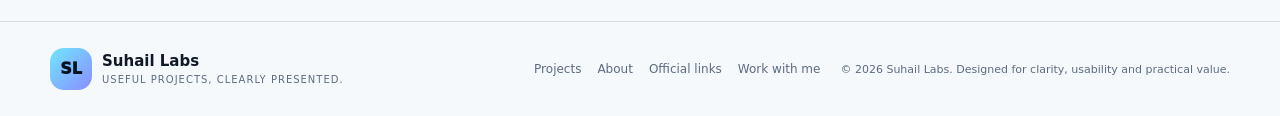
==== commit ebfbe2c3: "Add favicon to index.html" ====
--- a/index.html
+++ b/index.html
@@ -9,6 +9,7 @@
   <meta property="og:description" content="Software, web, database, AI and interactive 3D projects you can explore, learn from and download." />
   <meta property="og:type" content="website" />
   <title>Suhail Labs — Web, Software, Databases, AI & Interactive 3D</title>
+  <link rel="icon" type="image/svg+xml" href="assets/icons/favicon.svg" />
   <link rel="stylesheet" href="assets/css/site.css" />
 </head>
 <body>
--- a/assets/css/site.css
+++ b/assets/css/site.css
@@ -26,3 +26,12 @@
   .filters::-webkit-scrollbar{display:none}
   .filter-button{flex:0 0 auto;white-space:nowrap}
 }
+
+.capability-window{padding-bottom:18px}
+.capability-preview{display:flex;flex-wrap:wrap;gap:9px;padding:18px 20px}
+.capability-preview span,.focus-tags span{display:inline-flex;align-items:center;min-height:34px;padding:0 12px;border:1px solid var(--line);border-radius:999px;background:var(--card2);font-size:11px;font-weight:800;color:var(--text)}
+.focus-tags{display:flex;flex-wrap:wrap;gap:8px;margin-top:18px}
+@media(max-width:620px){
+  .capability-preview{padding:14px}
+  .capability-preview span{font-size:10px}
+}
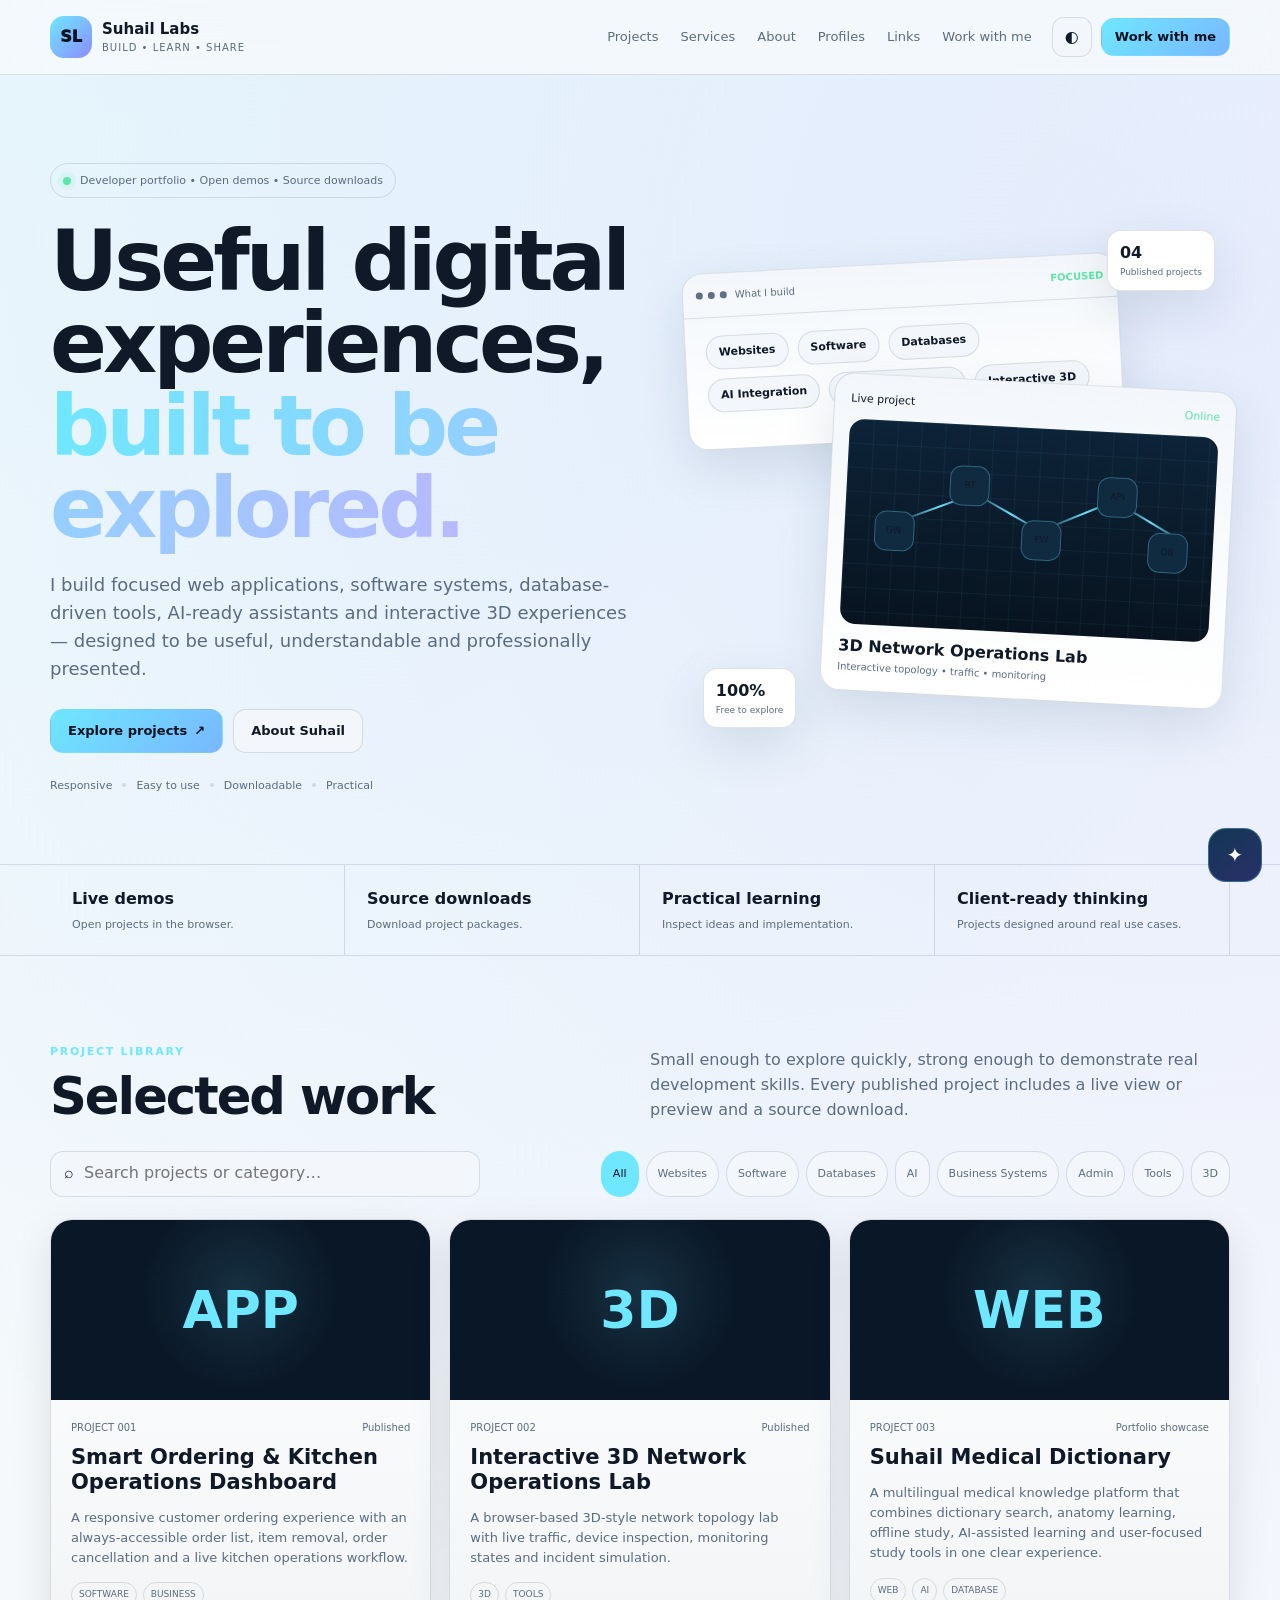
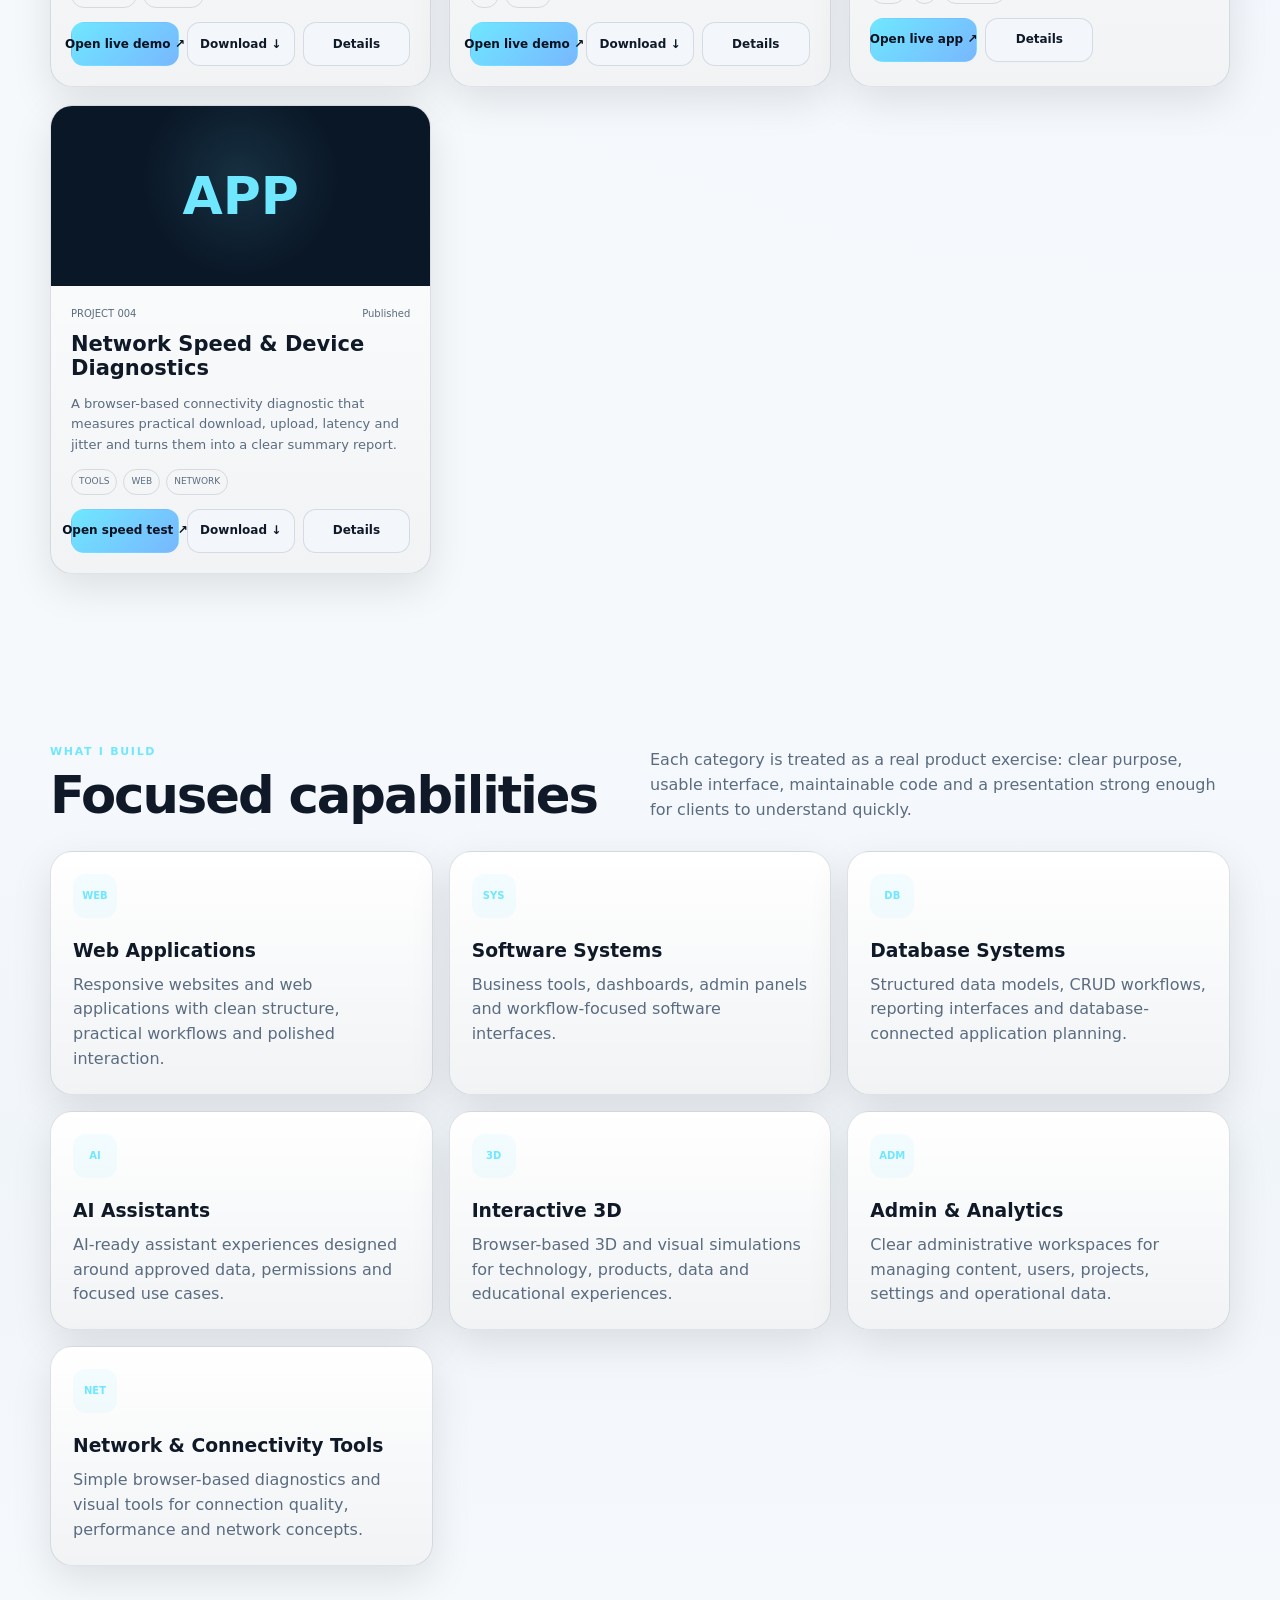
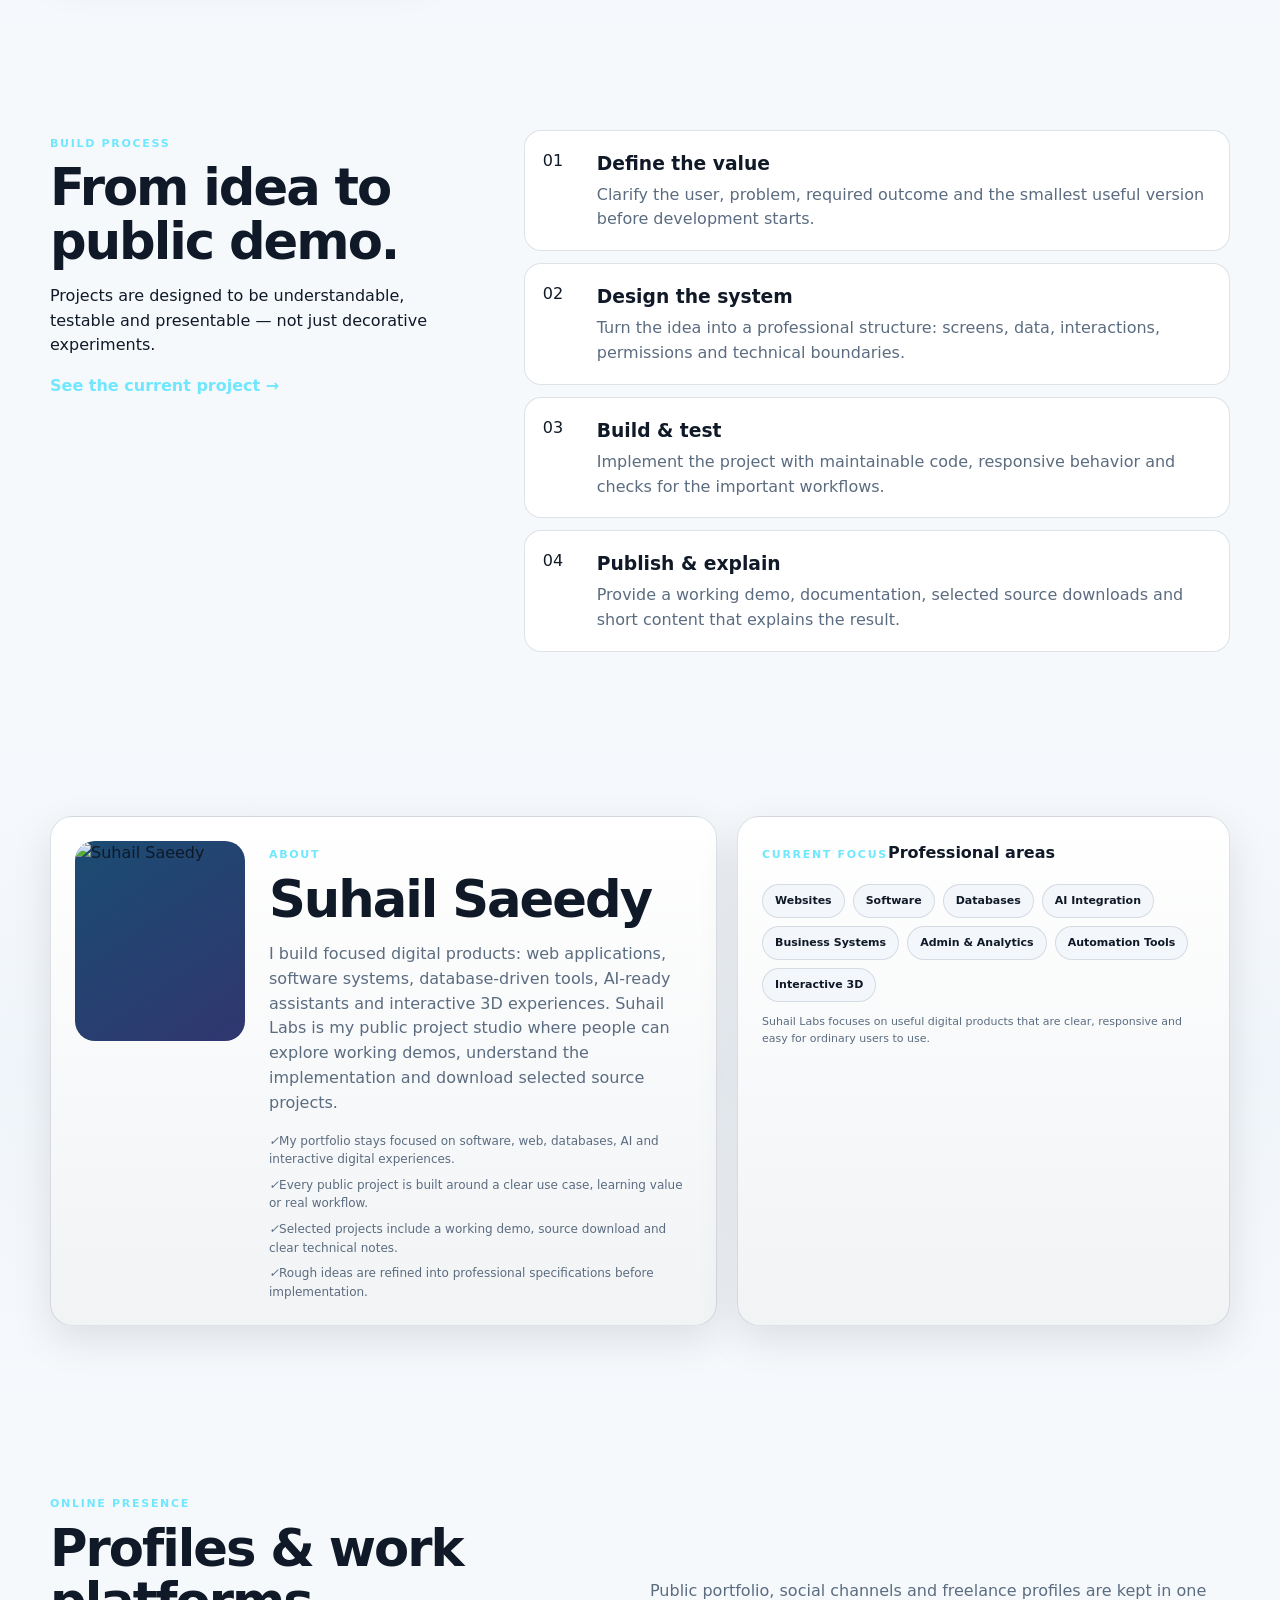
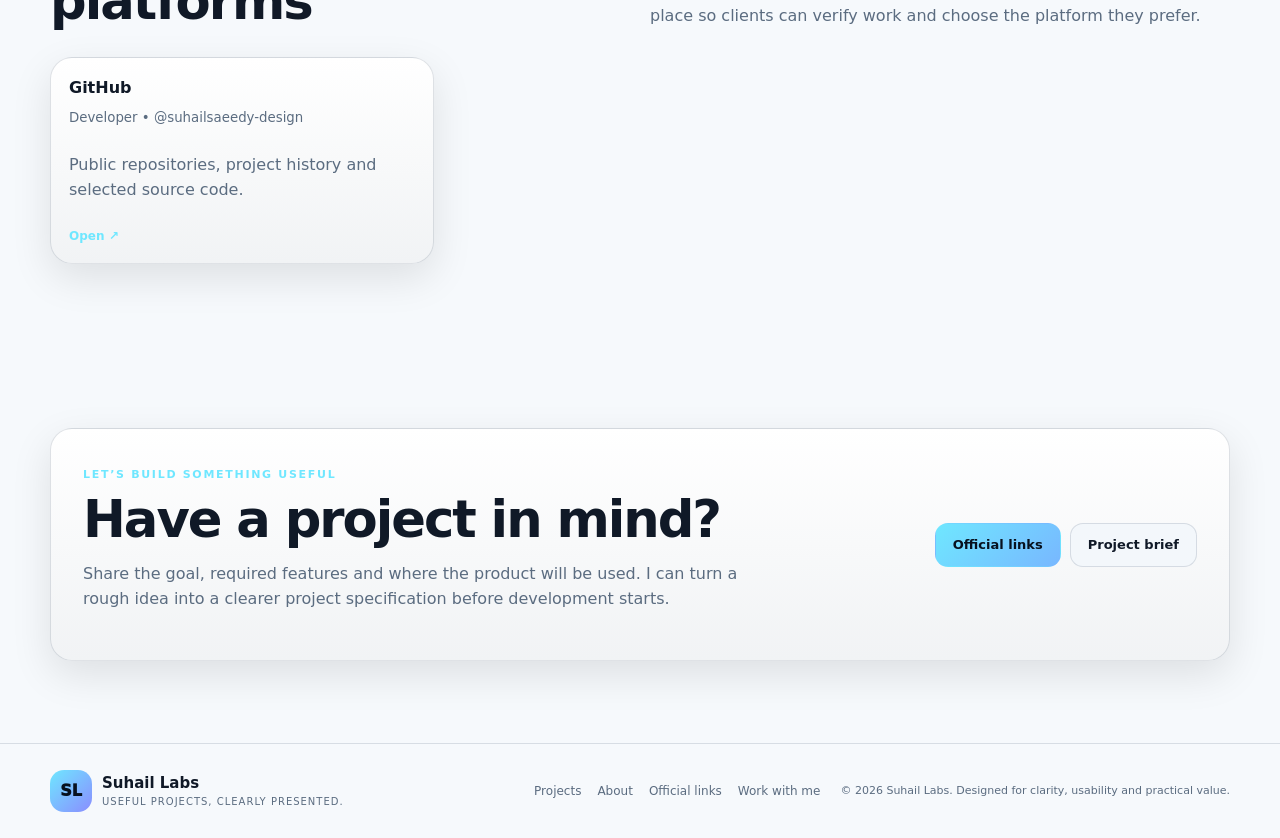
==== commit cc84c446: "Set Light default and current profile details on index.html" ====
--- a/index.html
+++ b/index.html
@@ -1,10 +1,10 @@
 <!doctype html>
-<html lang="en" data-theme="dark">
+<html lang="en" data-theme="light">
 <head>
   <meta charset="utf-8" />
   <meta name="viewport" content="width=device-width, initial-scale=1" />
-  <meta name="theme-color" content="#07111f" />
-  <meta name="description" content="Suhail Labs — web applications, software systems, databases, AI-ready assistants and interactive 3D projects by Suhail Saeidi." />
+  <meta name="theme-color" content="#f5f8fc" />
+  <meta name="description" content="Suhail Labs — web applications, software systems, databases, AI-ready assistants and interactive 3D projects by Suhail Saeedy." />
   <meta property="og:title" content="Suhail Labs" />
   <meta property="og:description" content="Software, web, database, AI and interactive 3D projects you can explore, learn from and download." />
   <meta property="og:type" content="website" />
@@ -76,7 +76,7 @@
             </div>
             <div class="preview-meta"><strong>3D Network Operations Lab</strong><span>Interactive topology • traffic • monitoring</span></div>
           </div>
-          <div class="mini-stat stat-one"><strong id="projectCountHero">03</strong><span>Published projects</span></div>
+          <div class="mini-stat stat-one"><strong id="projectCountHero">04</strong><span>Published projects</span></div>
           <div class="mini-stat stat-two"><strong>100%</strong><span>Free to explore</span></div>
         </div>
       </div>
@@ -133,10 +133,10 @@
     <section class="section section-tinted" id="about" aria-labelledby="aboutTitle">
       <div class="shell about-layout">
         <article class="about-card reveal">
-          <div class="portrait-placeholder" id="profilePortrait" aria-label="Suhail Saeedi profile photo"><span>SS</span><small>Profile</small></div>
+          <div class="portrait-placeholder" id="profilePortrait" aria-label="Suhail Saeedy profile photo"><span>SS</span><small>Profile</small></div>
           <div class="about-copy">
             <span class="section-kicker">ABOUT</span>
-            <h2 id="aboutTitle" data-name>Suhail Saeedi</h2>
+            <h2 id="aboutTitle" data-name>Suhail Saeedy</h2>
             <p data-bio></p>
             <div class="about-points" id="aboutPoints"></div>
           </div>
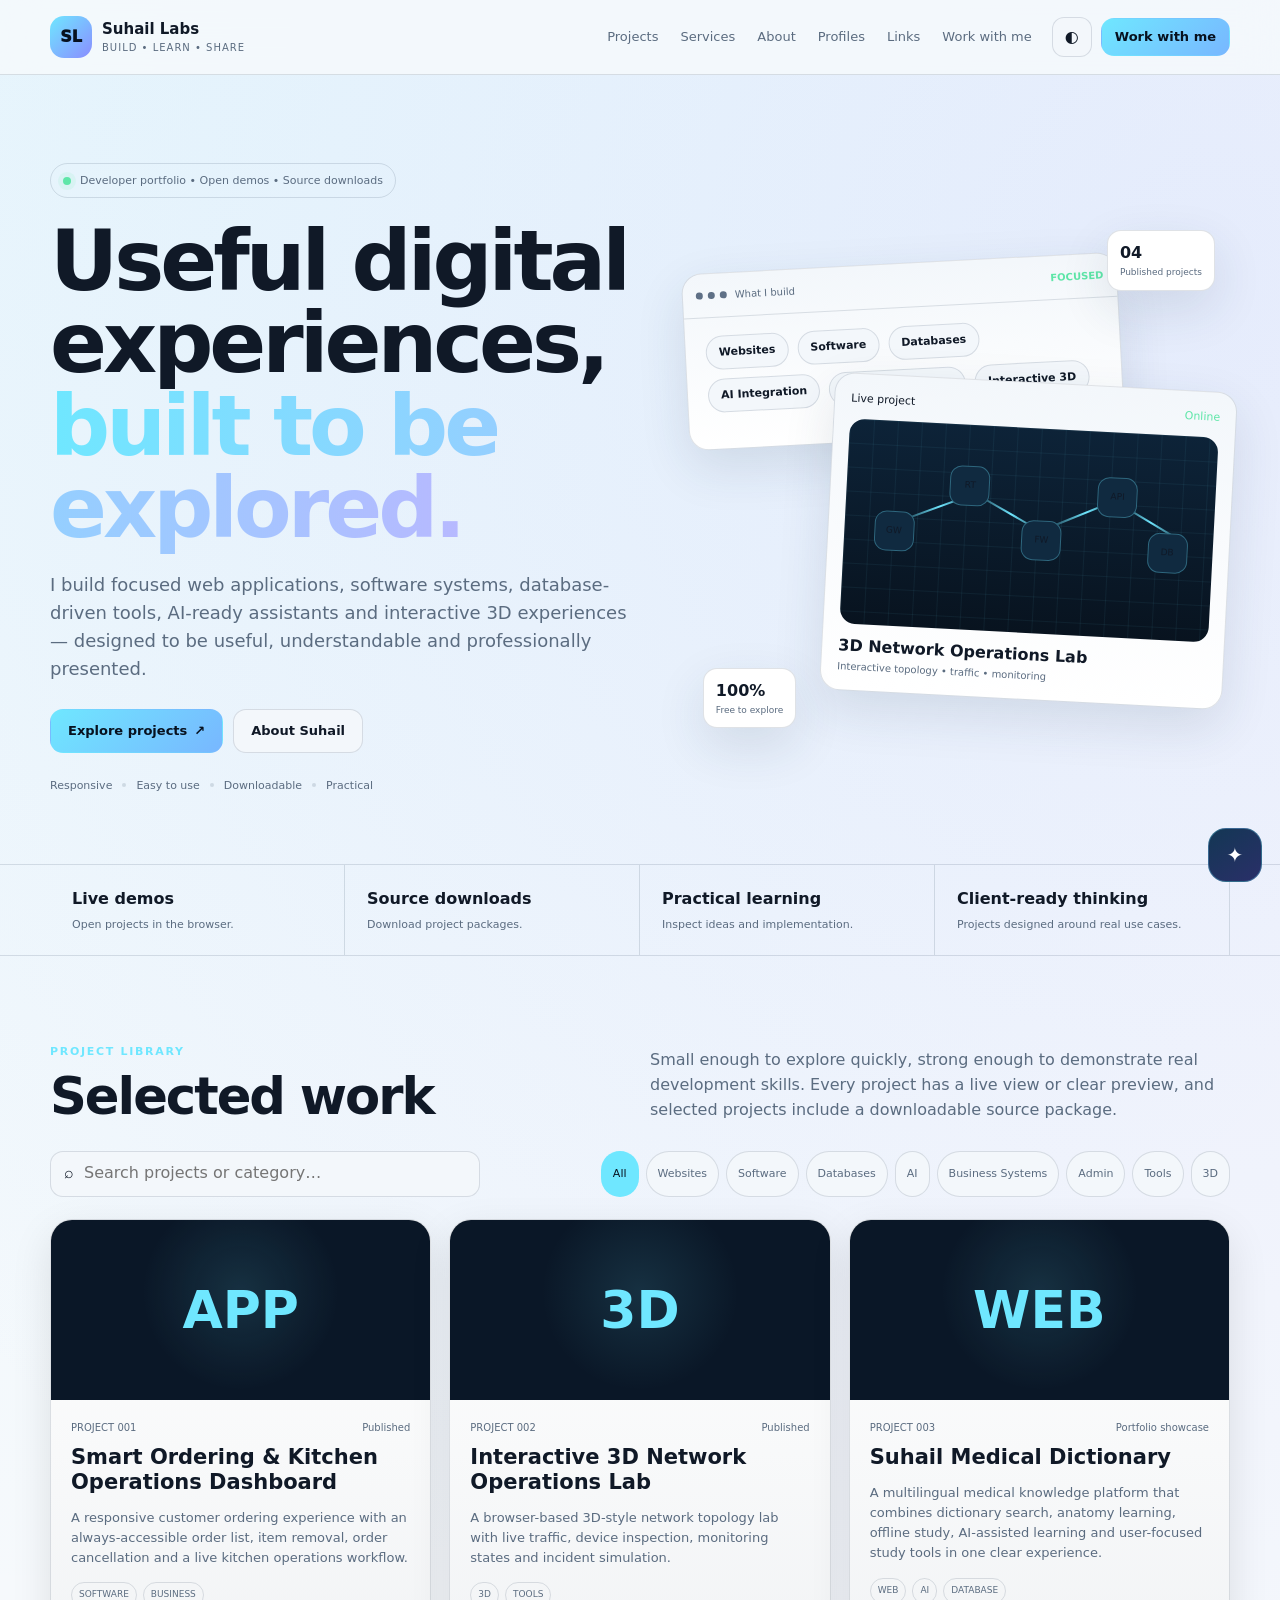
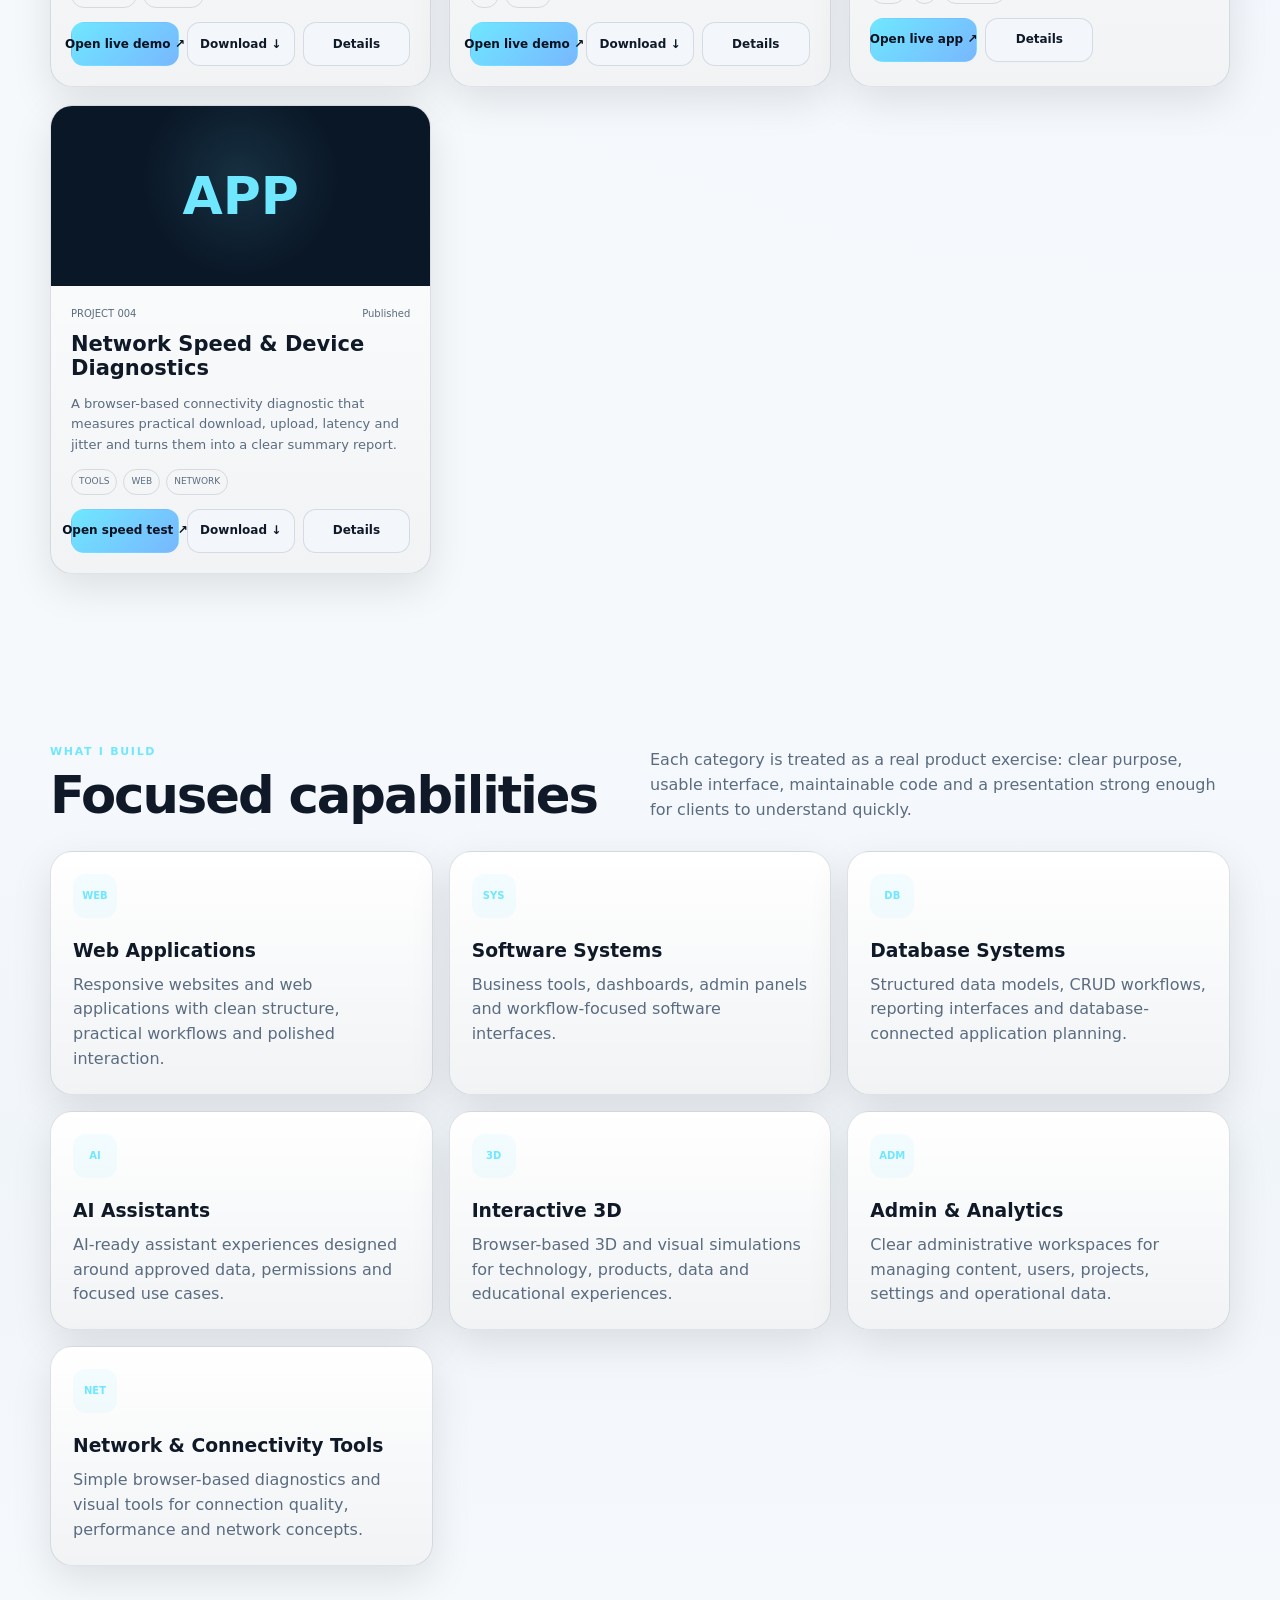
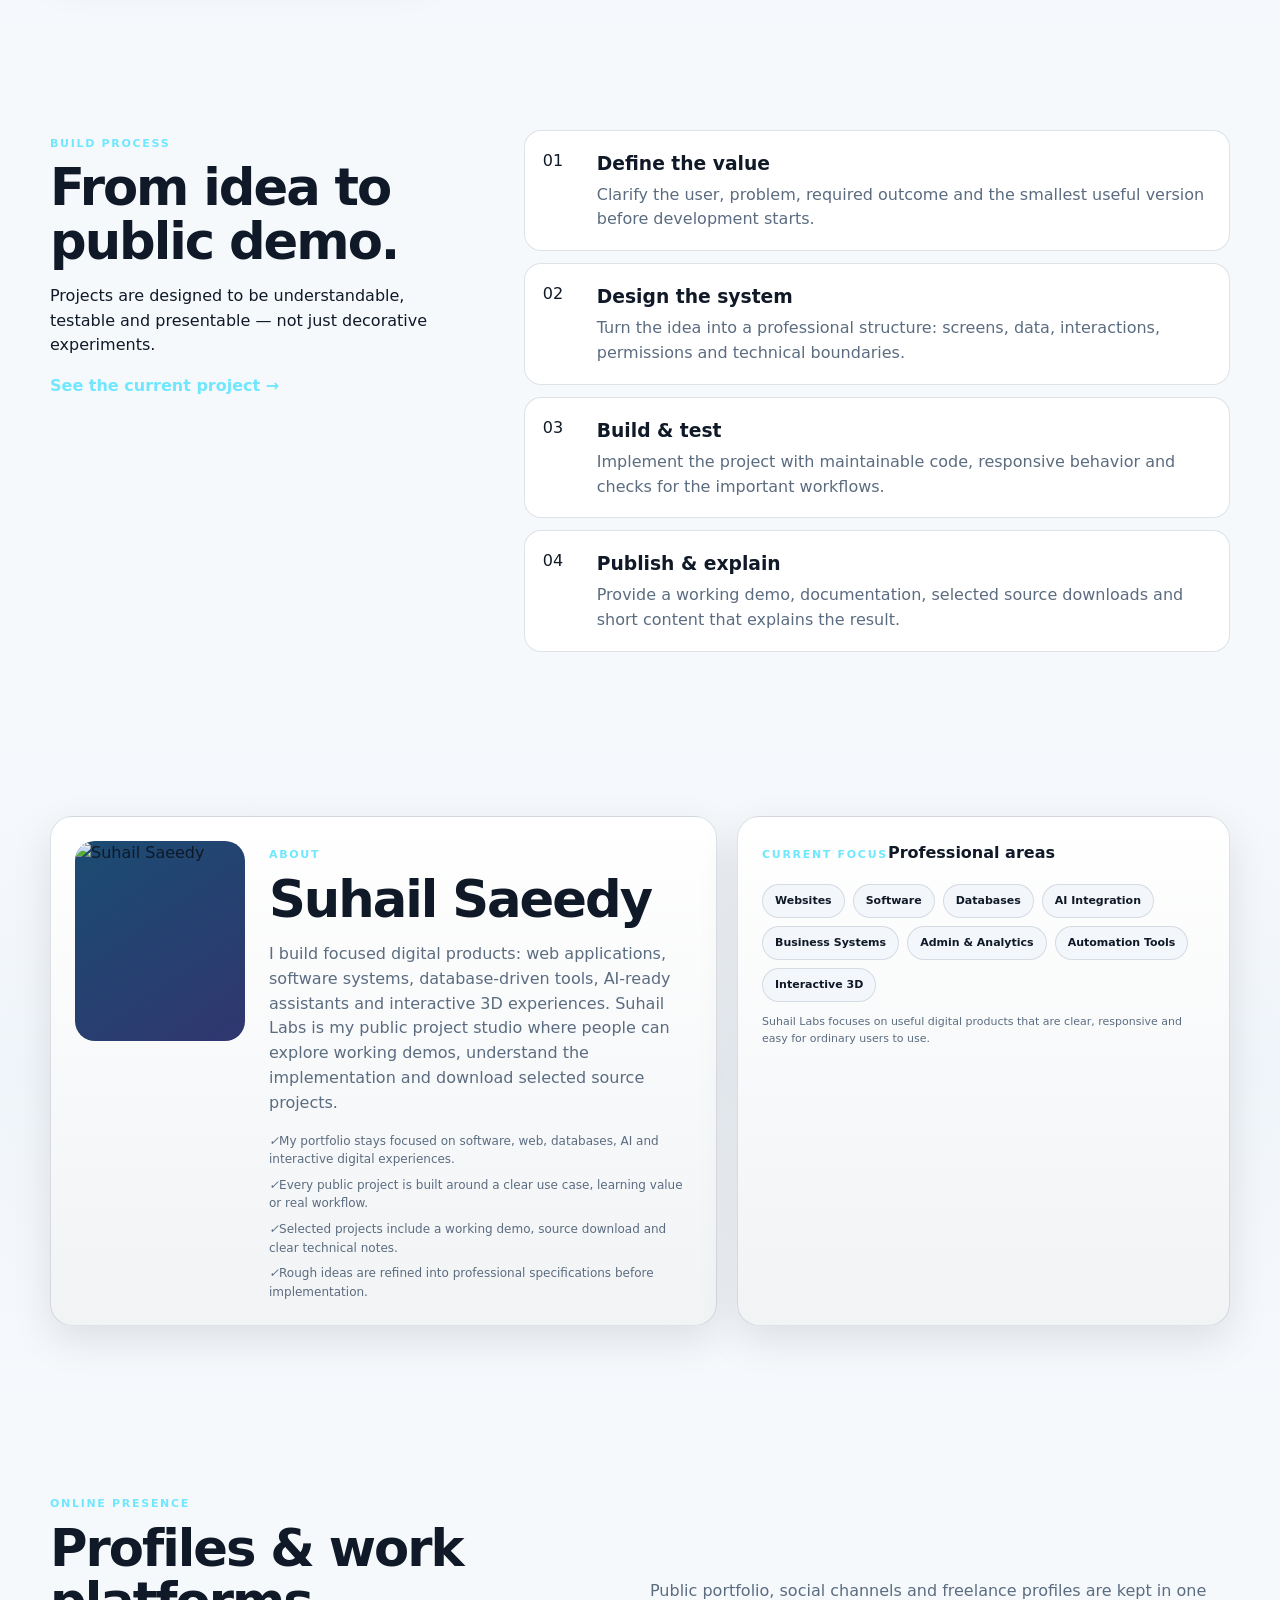
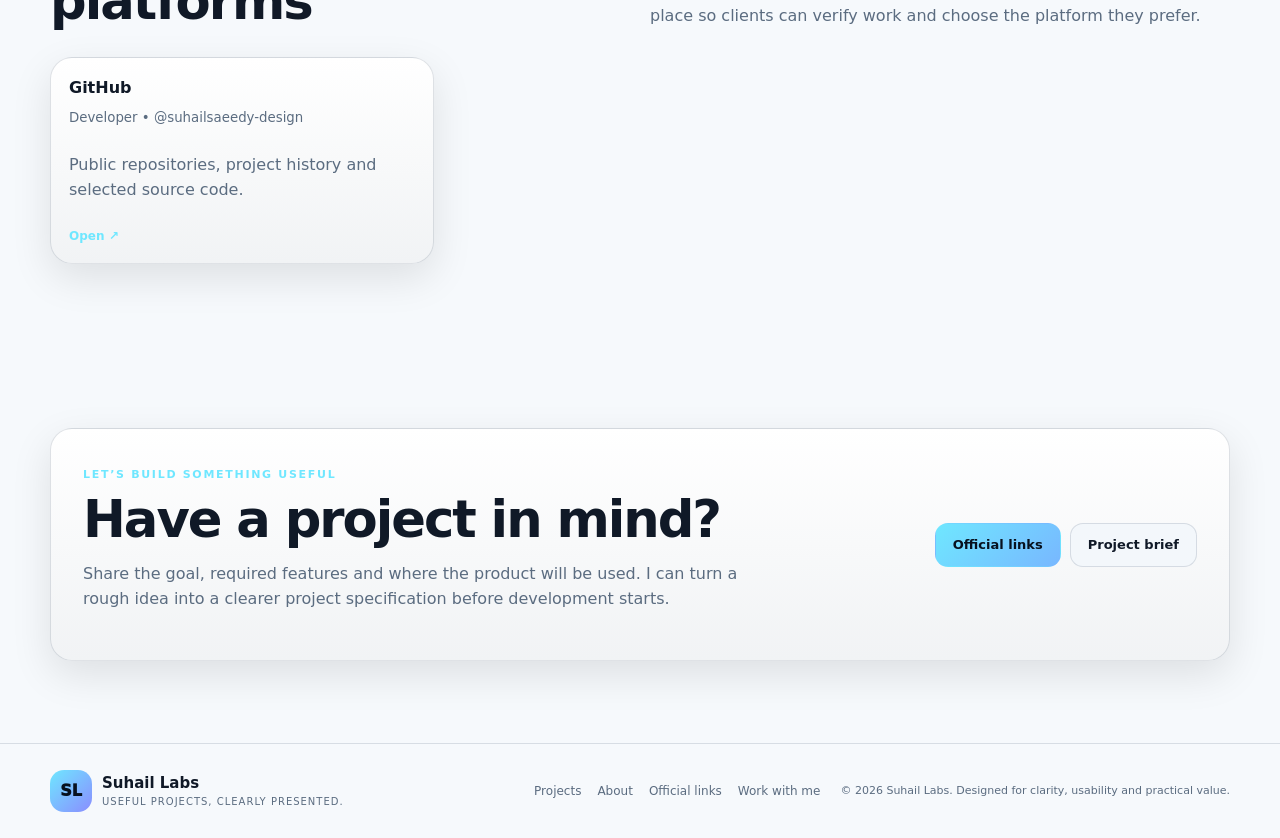
==== commit 5ea662d6: "Polish Suhail Labs project presentation and accessibility" ====
--- a/index.html
+++ b/index.html
@@ -95,11 +95,11 @@
       <div class="shell">
         <div class="section-heading reveal">
           <div><span class="section-kicker">PROJECT LIBRARY</span><h2 id="projectsTitle">Selected work</h2></div>
-          <p>Small enough to explore quickly, strong enough to demonstrate real development skills. Every published project includes a live view or preview and a source download.</p>
+          <p>Small enough to explore quickly, strong enough to demonstrate real development skills. Every project has a live view or clear preview, and selected projects include a downloadable source package.</p>
         </div>
 
         <div class="project-tools reveal">
-          <label class="search-box" for="projectSearch"><span aria-hidden="true">⌕</span><input id="projectSearch" type="search" placeholder="Search projects or category…" autocomplete="off" /></label>
+          <label class="search-box" for="projectSearch"><span aria-hidden="true">⌕</span><input id="projectSearch" type="search" placeholder="Search projects or category…" autocomplete="off" aria-label="Search projects or categories" /></label>
           <div class="filters" id="projectFilters" aria-label="Project filters"></div>
         </div>
 
@@ -184,7 +184,7 @@
     <div class="assistant-head"><div><strong>Suhail Labs Assistant</strong><small>Local knowledge mode • $0</small></div><button id="assistantClose" type="button" aria-label="Close assistant">×</button></div>
     <div class="assistant-public-messages" id="publicAssistantMessages" aria-live="polite"></div>
     <div class="assistant-suggestions"><button type="button" data-public-prompt="What does Suhail build?">What does Suhail build?</button><button type="button" data-public-prompt="Show me the 3D project">3D project</button><button type="button" data-public-prompt="Tell me about the Medical Dictionary">Medical Dictionary</button><button type="button" data-public-prompt="Which projects can I download?">Downloads</button></div>
-    <form class="assistant-public-form" id="publicAssistantForm"><input id="publicAssistantInput" autocomplete="off" placeholder="Ask about projects or skills…" /><button type="submit">Send</button></form>
+    <form class="assistant-public-form" id="publicAssistantForm"><input id="publicAssistantInput" autocomplete="off" placeholder="Ask about projects or skills…" aria-label="Ask Suhail Labs Assistant" /><button type="submit">Send</button></form>
     <p class="assistant-disclaimer">This zero-cost version answers from published Suhail Labs data in your browser. It does not send your question to an external AI service.</p>
   </aside>
 
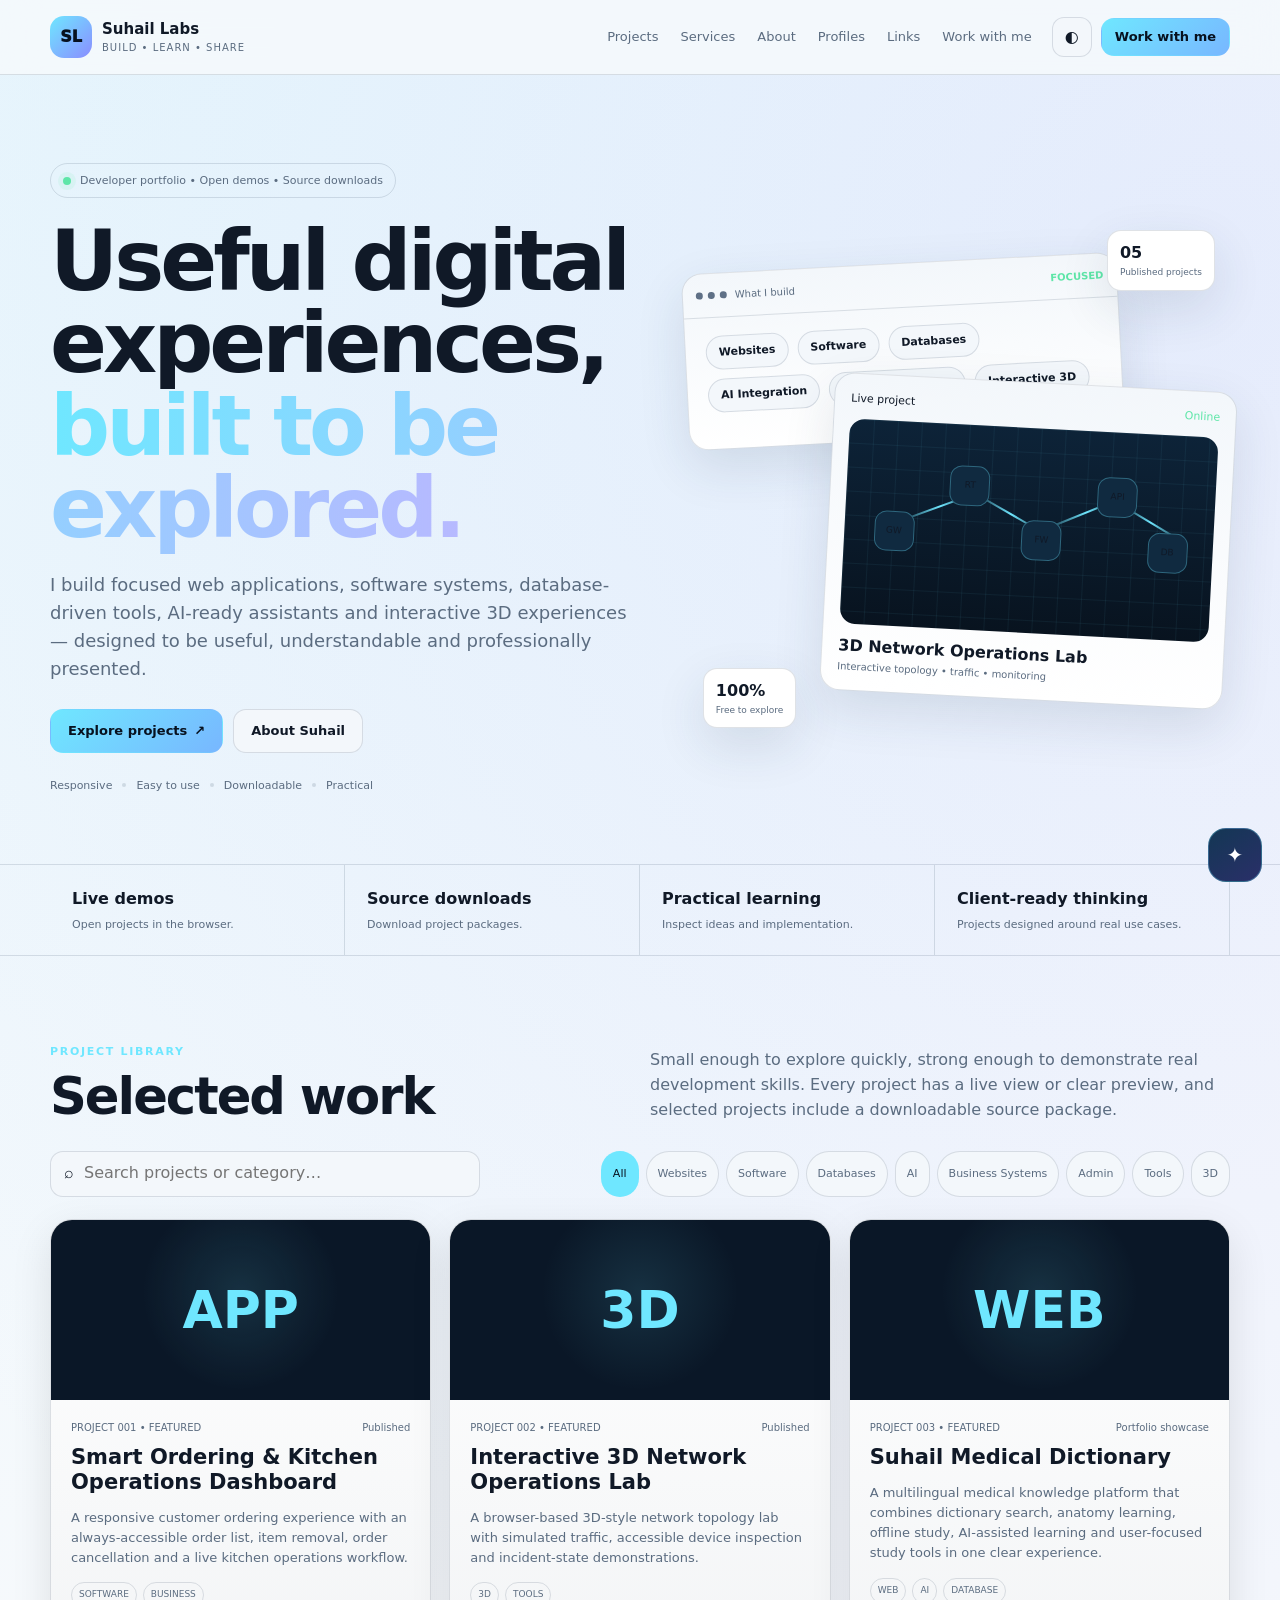
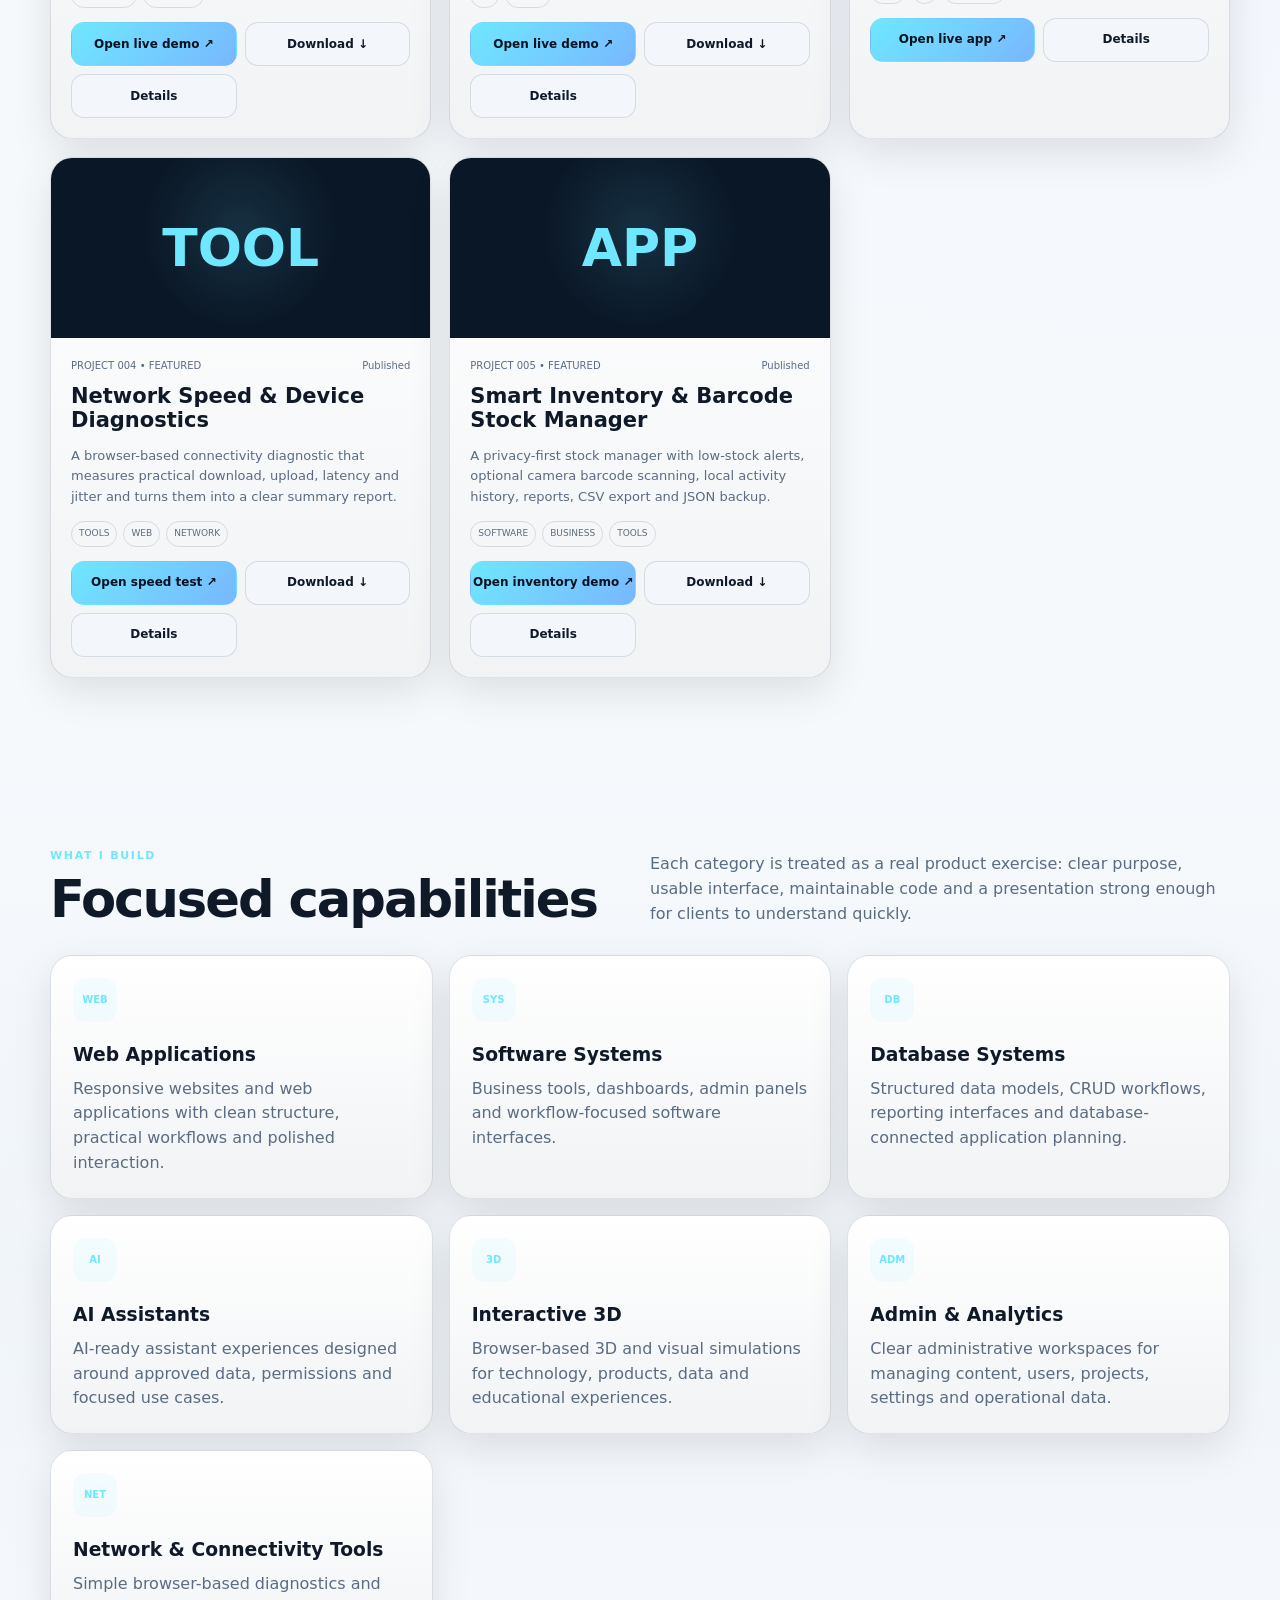
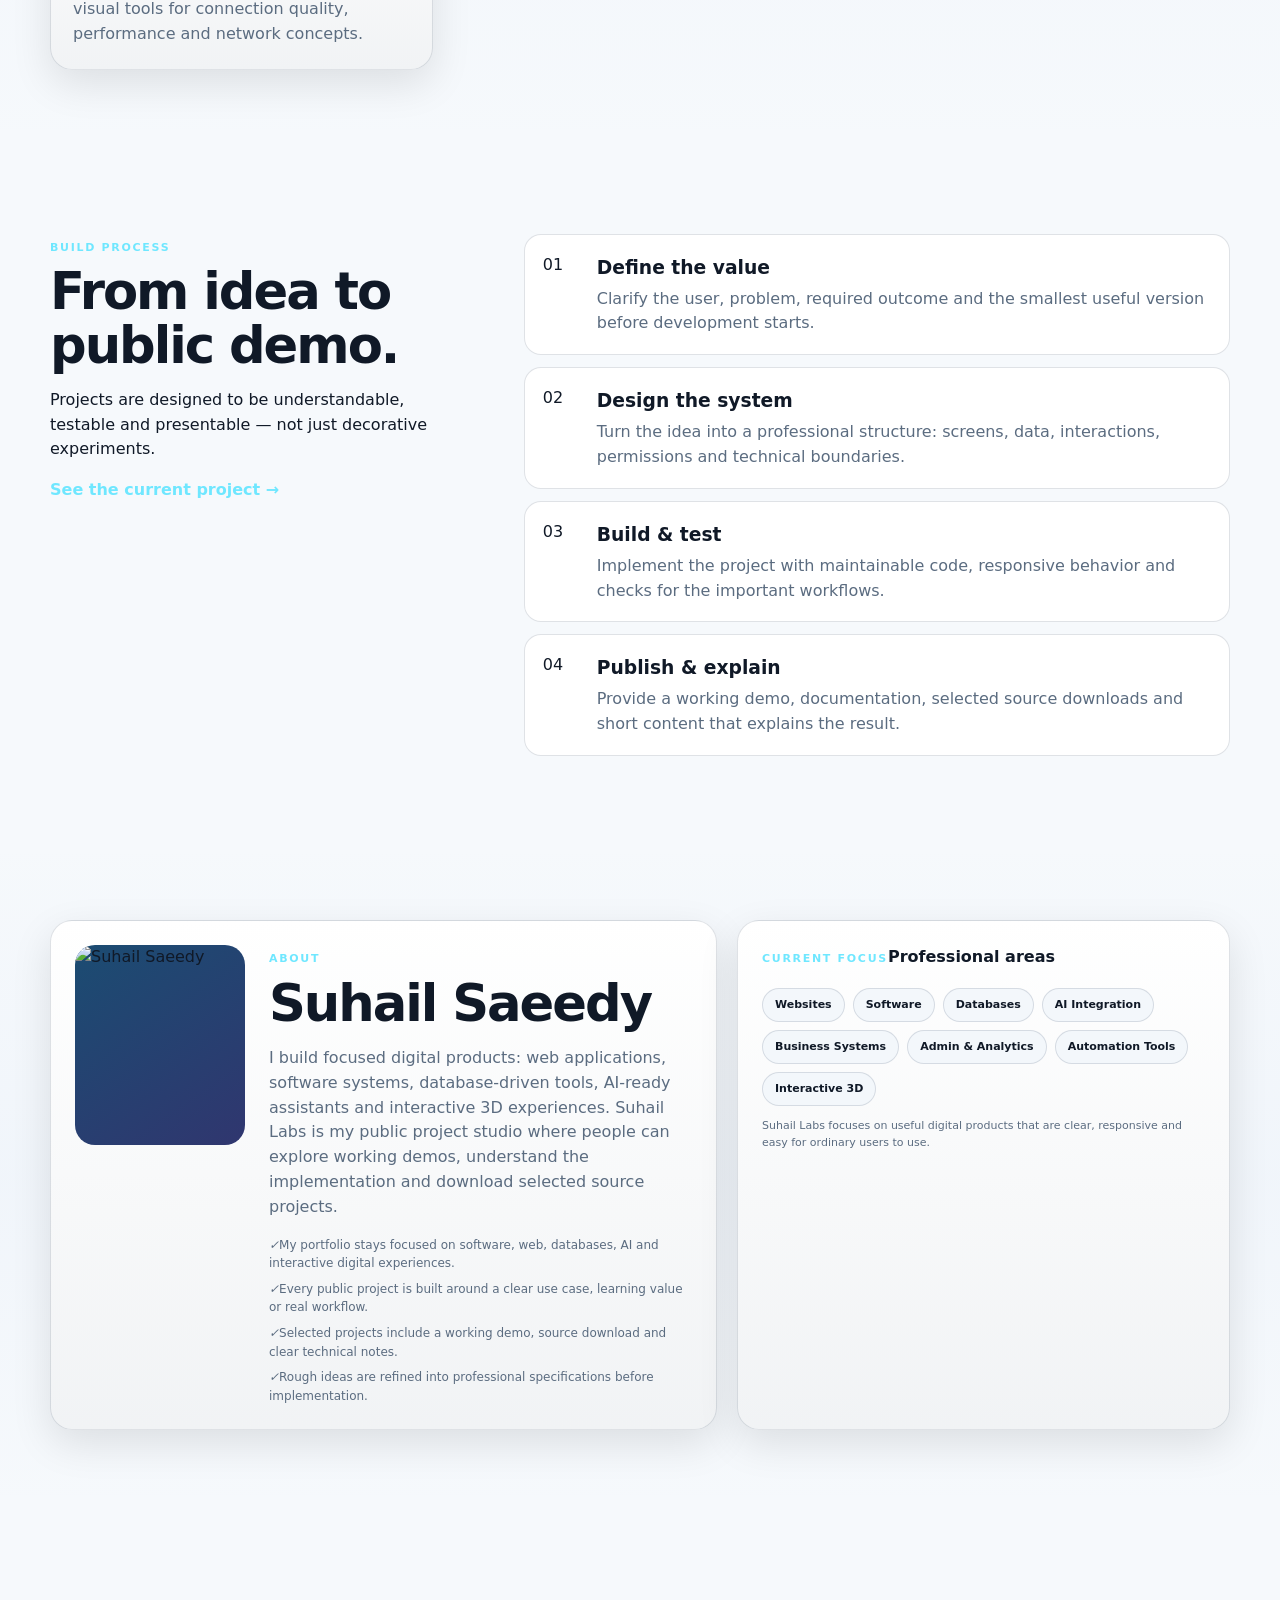
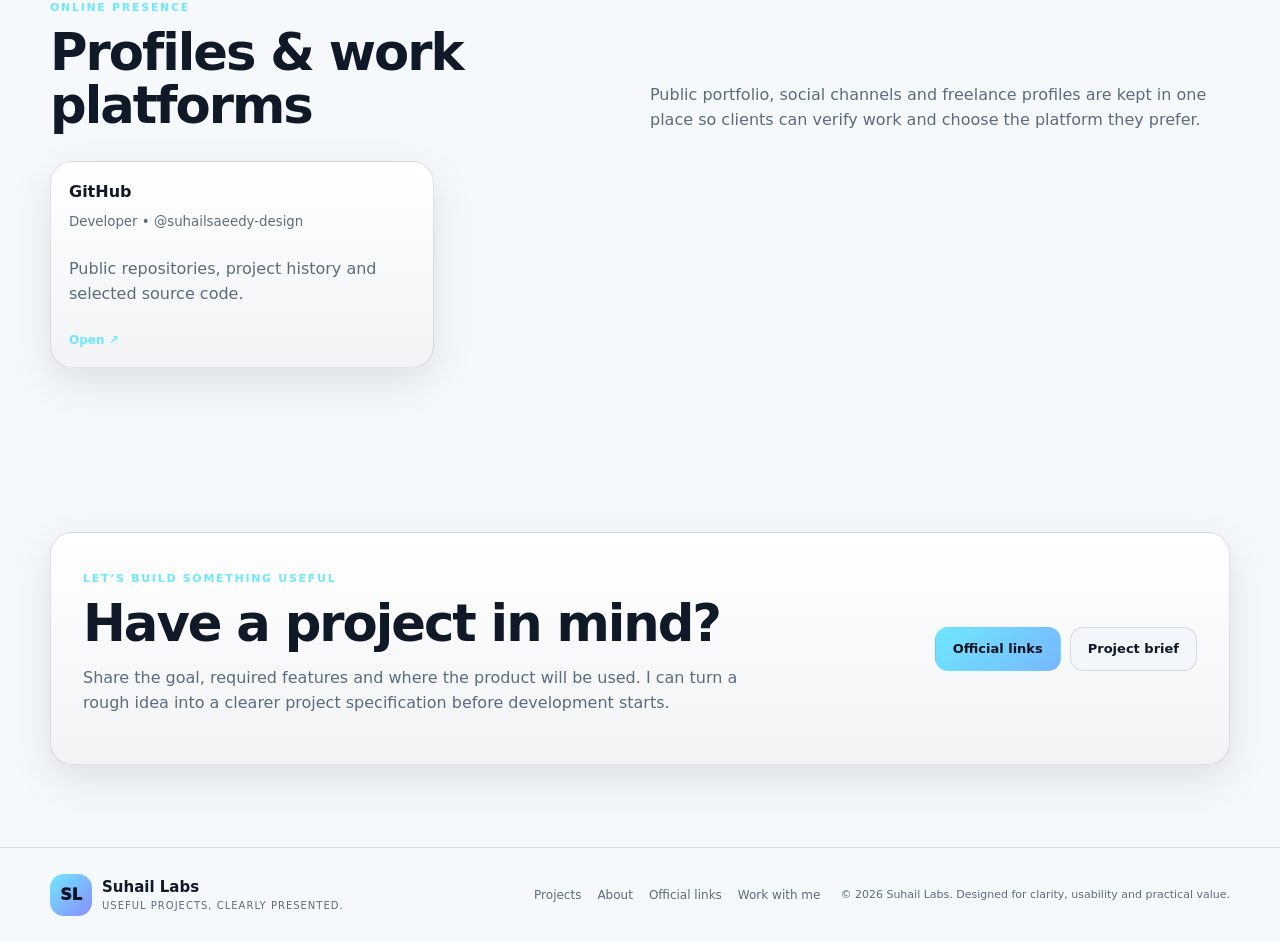
==== commit 2d85ff58: "Bust public data cache after live publishing update: index.html" ====
--- a/index.html
+++ b/index.html
@@ -188,7 +188,7 @@
     <p class="assistant-disclaimer">This zero-cost version answers from published Suhail Labs data in your browser. It does not send your question to an external AI service.</p>
   </aside>
 
-  <script src="data/site-data.js"></script>
-  <script src="assets/js/site.js"></script>
+  <script src="data/site-data.js?v=20260923-1933"></script>
+  <script src="assets/js/site.js?v=20260923-1933"></script>
 </body>
 </html>
--- a/assets/css/site.css
+++ b/assets/css/site.css
@@ -1,12 +1,8 @@
-:root{--bg:#07111f;--bg2:#0b1728;--card:#0e1c30;--card2:#12243c;--text:#f6f9ff;--muted:#9fb0c5;--line:rgba(160,190,220,.16);--a:#6fe7ff;--b:#8a8dff;--ok:#5ee6a8;--shadow:0 24px 70px rgba(0,0,0,.28);--r:22px;--shell:min(1180px,calc(100% - 36px))}html[data-theme="light"]{--bg:#f6f9fc;--bg2:#edf3f8;--card:#fff;--card2:#f3f7fb;--text:#101927;--muted:#5b6c80;--line:rgba(30,55,80,.14);--shadow:0 18px 50px rgba(30,55,80,.12)}*{box-sizing:border-box}html{scroll-behavior:smooth}body{margin:0;background:radial-gradient(circle at 10% 0,rgba(111,231,255,.1),transparent 28%),radial-gradient(circle at 95% 5%,rgba(138,141,255,.12),transparent 30%),var(--bg);color:var(--text);font-family:Inter,system-ui,-apple-system,"Segoe UI",Arial,sans-serif;line-height:1.55}a{color:inherit;text-decoration:none}button,input,textarea,select{font:inherit}.shell{width:var(--shell);margin:auto}.skip-link{position:fixed;left:10px;top:-60px;background:var(--text);color:var(--bg);padding:8px 12px;z-index:999}.skip-link:focus{top:10px}.site-header{position:sticky;top:0;z-index:50;background:color-mix(in srgb,var(--bg) 84%,transparent);backdrop-filter:blur(18px);border-bottom:1px solid var(--line)}.nav-shell{height:74px;display:flex;align-items:center;gap:20px}.brand{display:flex;align-items:center;gap:10px}.brand-mark{width:42px;height:42px;display:grid;place-items:center;border-radius:14px;background:linear-gradient(135deg,var(--a),var(--b));color:#07111f;font-weight:950}.brand-copy{display:flex;flex-direction:column;line-height:1.1}.brand-copy strong{font-size:15px}.brand-copy small{font-size:10px;color:var(--muted);margin-top:4px;text-transform:uppercase;letter-spacing:1px}.main-nav{display:flex;gap:22px;margin-left:auto}.main-nav a{font-size:13px;color:var(--muted)}.main-nav a:hover{color:var(--text)}.nav-actions{display:flex;gap:9px;align-items:center}.icon-button,.nav-toggle{width:40px;height:40px;border:1px solid var(--line);border-radius:12px;background:var(--card2);color:var(--text);cursor:pointer}.nav-toggle{display:none}.nav-toggle span{display:block;height:2px;background:var(--text);margin:5px 7px}.button{display:inline-flex;align-items:center;justify-content:center;gap:7px;min-height:44px;padding:0 17px;border:1px solid var(--line);border-radius:13px;font-weight:800;font-size:13px;cursor:pointer}.button-primary{background:linear-gradient(135deg,var(--a),#78b7ff);border-color:transparent;color:#07111f}.button-secondary{background:var(--card2)}.button-small{min-height:38px;padding:0 13px}.button-disabled{opacity:.45;pointer-events:none}.text-link{color:var(--a);font-weight:800}.section{padding:82px 0}.section-tinted{background:linear-gradient(180deg,transparent,rgba(120,160,220,.045),transparent)}.section-kicker{font-size:11px;font-weight:900;letter-spacing:1.7px;color:var(--a)}.section-heading{display:flex;justify-content:space-between;align-items:end;gap:28px;margin-bottom:28px}.section-heading h2,.contact-card h2,.about-copy h2,.process-copy h2{font-size:clamp(34px,4vw,52px);line-height:1.04;margin:7px 0 0;letter-spacing:-2px}.section-heading p{max-width:580px;color:var(--muted);margin:0}.section-hero{padding:88px 0 70px}.hero-grid{display:grid;grid-template-columns:1.03fr .97fr;gap:56px;align-items:center;min-height:580px}.eyebrow{display:inline-flex;gap:9px;align-items:center;border:1px solid var(--line);border-radius:999px;padding:8px 12px;font-size:11px;color:var(--muted)}.pulse{width:8px;height:8px;background:var(--ok);border-radius:50%;box-shadow:0 0 0 5px rgba(94,230,168,.1)}.hero h1{font-size:clamp(50px,7vw,84px);line-height:.98;letter-spacing:-4px;margin:22px 0}.gradient-text{background:linear-gradient(90deg,var(--a),#b7b9ff);-webkit-background-clip:text;background-clip:text;color:transparent}.hero-lead{font-size:18px;color:var(--muted);max-width:700px}.hero-actions{display:flex;gap:10px;flex-wrap:wrap;margin-top:26px}.trust-row{display:flex;gap:10px;align-items:center;flex-wrap:wrap;margin-top:24px;color:var(--muted);font-size:11px}.trust-row i{width:4px;height:4px;border-radius:50%;background:var(--line)}.hero-visual{position:relative;min-height:500px}.floating-card{position:absolute;background:linear-gradient(180deg,var(--card2),var(--card));border:1px solid var(--line);border-radius:20px;box-shadow:var(--shadow)}.code-window{left:0;top:35px;width:80%;overflow:hidden;transform:rotate(-3deg)}.window-bar{height:44px;display:flex;align-items:center;gap:8px;border-bottom:1px solid var(--line);padding:0 13px;font-size:10px;color:var(--muted)}.window-dots{display:flex;gap:5px}.window-dots i{width:7px;height:7px;border-radius:50%;background:#5f7086}.window-bar span{margin-right:auto}.window-bar b{color:var(--ok)}pre{margin:0;padding:18px 20px;color:#dce8f7;overflow:auto}.code-muted{color:#6f8097}.code-blue{color:#70ddff}.code-purple{color:#b5aaff}.code-green{color:#6be0a5}.preview-card{right:0;bottom:28px;width:74%;padding:16px;transform:rotate(3deg)}.preview-top{display:flex;justify-content:space-between;font-size:11px}.status-dot{color:var(--ok)}.mini-network{height:205px;margin-top:12px;border-radius:15px;position:relative;background:linear-gradient(#0d2338,#08131f);overflow:hidden}.mini-network:before{content:"";position:absolute;inset:0;background-image:linear-gradient(rgba(111,231,255,.06) 1px,transparent 1px),linear-gradient(90deg,rgba(111,231,255,.06) 1px,transparent 1px);background-size:24px 24px}.net-node{position:absolute;width:40px;height:40px;border-radius:12px;display:grid;place-items:center;background:#102a40;border:1px solid rgba(111,231,255,.32);font-size:9px;font-style:normal}.n1{left:8%;top:44%}.n2{left:28%;top:20%}.n3{left:48%;top:45%}.n4{left:68%;top:22%}.n5{right:7%;top:48%}.net-line{position:absolute;height:2px;background:linear-gradient(90deg,transparent,var(--a),transparent);transform-origin:left}.line-1{left:14%;top:49%;width:25%;transform:rotate(-23deg)}.line-2{left:34%;top:32%;width:24%;transform:rotate(27deg)}.line-3{left:54%;top:49%;width:25%;transform:rotate(-25deg)}.line-4{left:74%;top:34%;width:20%;transform:rotate(28deg)}.preview-meta{display:flex;flex-direction:column;margin-top:10px}.preview-meta span{font-size:10px;color:var(--muted)}.mini-stat{position:absolute;padding:10px 12px;border:1px solid var(--line);border-radius:14px;background:var(--card);box-shadow:var(--shadow);display:flex;flex-direction:column}.mini-stat span{font-size:9px;color:var(--muted)}.stat-one{right:15px;top:2px}.stat-two{left:18px;bottom:0}.value-strip{border-block:1px solid var(--line)}.value-grid{display:grid;grid-template-columns:repeat(4,1fr)}.value-grid>div{padding:22px;border-right:1px solid var(--line)}.value-grid b{display:block}.value-grid span{display:block;color:var(--muted);font-size:11px;margin-top:4px}.project-tools{display:flex;justify-content:space-between;gap:16px;margin-bottom:22px}.search-box{display:flex;align-items:center;gap:8px;min-width:min(430px,100%);height:46px;border:1px solid var(--line);border-radius:13px;background:var(--card2);padding:0 13px}.search-box input{width:100%;border:0;outline:0;background:transparent;color:var(--text)}.filters{display:flex;gap:7px;flex-wrap:wrap;justify-content:flex-end}.filter-button{border:1px solid var(--line);background:var(--card2);color:var(--muted);border-radius:999px;padding:8px 11px;cursor:pointer;font-size:11px}.filter-button.active{color:#07111f;background:var(--a);border-color:transparent}.project-grid{display:grid;grid-template-columns:repeat(3,1fr);gap:18px}.project-card,.capability-card,.about-card,.stack-card,.profile-card,.contact-card,.client-proof-card,.brief-card{border:1px solid var(--line);background:linear-gradient(180deg,var(--card),color-mix(in srgb,var(--card) 94%,#163655));border-radius:var(--r);box-shadow:0 14px 40px rgba(0,0,0,.1)}.project-card{overflow:hidden}.project-cover{height:180px;display:grid;place-items:center;background:radial-gradient(circle at 50% 40%,rgba(111,231,255,.12),transparent 45%),#0a1727}.project-cover strong{font-size:52px;color:var(--a)}.project-body{padding:20px}.project-meta{display:flex;justify-content:space-between;gap:10px;color:var(--muted);font-size:10px}.project-body h3{font-size:21px;line-height:1.18;margin:10px 0}.project-body p{color:var(--muted);font-size:13px}.tag-row{display:flex;gap:6px;flex-wrap:wrap;margin:14px 0}.tag{font-size:9px;padding:5px 7px;border:1px solid var(--line);border-radius:999px;color:var(--muted)}.card-actions{display:grid;grid-template-columns:repeat(3,minmax(0,1fr));gap:8px}.card-actions .button{width:100%;min-width:0;white-space:nowrap;padding-inline:12px}.project-card .card-actions .button{font-size:12px}.capability-grid{display:grid;grid-template-columns:repeat(3,1fr);gap:16px}.capability-card{padding:22px}.capability-icon{width:44px;height:44px;border-radius:13px;display:grid;place-items:center;background:rgba(111,231,255,.08);color:var(--a);font-size:10px;font-weight:900}.capability-card h3{margin:18px 0 8px}.capability-card p{color:var(--muted);margin:0}.process-layout{display:grid;grid-template-columns:.75fr 1.25fr;gap:50px}.process-list{list-style:none;margin:0;padding:0;display:grid;gap:12px}.process-list li{display:grid;grid-template-columns:54px 1fr;padding:18px;border:1px solid var(--line);background:var(--card);border-radius:17px}.process-list b{color:var(--a)}.process-list h3{margin:0}.process-list p{margin:5px 0 0;color:var(--muted)}.about-layout{display:grid;grid-template-columns:1.15fr .85fr;gap:20px}.about-card{display:grid;grid-template-columns:170px 1fr;gap:24px;padding:24px}.portrait-placeholder{width:170px;height:200px;border-radius:20px;background:linear-gradient(145deg,#1b4c72,#30366f);display:grid;place-items:center;overflow:hidden}.portrait-placeholder img{width:100%;height:100%;object-fit:cover}.about-copy p{color:var(--muted)}.about-points{display:grid;gap:7px}.about-point{font-size:12px;color:var(--muted)}.stack-card{padding:24px}.stack-tags{display:flex;gap:7px;flex-wrap:wrap;margin-top:18px}.stack-tags span{font-size:10px;padding:7px 9px;border:1px solid var(--line);border-radius:9px}.small-note{color:var(--muted);font-size:11px}.profiles-grid{display:grid;grid-template-columns:repeat(3,1fr);gap:14px}.profile-card{padding:18px;display:flex;flex-direction:column;gap:8px}.profile-card small,.profile-card p{color:var(--muted)}.profile-card a{color:var(--a);font-weight:800;font-size:12px}.contact-card{display:flex;justify-content:space-between;align-items:center;gap:30px;padding:32px}.contact-card p{color:var(--muted);max-width:680px}.contact-actions{display:flex;gap:9px;flex-wrap:wrap}.site-footer{border-top:1px solid var(--line);padding:26px 0}.footer-grid{display:grid;grid-template-columns:1fr auto auto;align-items:center;gap:20px}.footer-links{display:flex;gap:16px;color:var(--muted);font-size:12px}.footer-copy{color:var(--muted);font-size:11px}.project-hero{padding:80px 0}.project-layout{display:grid;grid-template-columns:1.15fr .85fr;gap:24px}.project-panel{border:1px solid var(--line);border-radius:var(--r);background:var(--card);padding:26px}.project-panel h1{font-size:clamp(38px,5vw,64px);line-height:1;margin:12px 0}.project-panel p{color:var(--muted)}.project-actions{display:flex;gap:8px;flex-wrap:wrap;margin:20px 0}.feature-list{display:grid;gap:9px}.feature-list li{color:var(--muted)}.linkhub-main{padding:36px 0 60px}.linkhub-shell{width:min(820px,calc(100% - 28px));margin:auto}.linkhub-head{text-align:center;display:grid;justify-items:center;gap:14px}.linkhub-brand-row{width:100%;display:flex;justify-content:space-between}.linkhub-avatar{width:88px;height:88px;border-radius:26px;display:grid;place-items:center;background:linear-gradient(145deg,#2468ff,#7a5cff);font-size:28px;font-weight:900}.linkhub-head h1{font-size:clamp(38px,7vw,64px);margin:0}.linkhub-head>p{color:var(--muted);max-width:680px}.linkhub-actions{display:flex;gap:9px}.linkhub-section{margin-top:22px;padding:24px;border:1px solid var(--line);background:var(--card);border-radius:var(--r)}.linkhub-footer{text-align:center;color:var(--muted);font-size:11px;padding-top:25px}.work-hero{padding:95px 0 70px}.work-hero-grid{display:grid;grid-template-columns:1.2fr .8fr;gap:30px;align-items:center}.client-proof-card,.brief-card{padding:24px}.clean-checklist{list-style:none;padding:0}.clean-checklist li{padding:8px 0 8px 25px;position:relative}.clean-checklist li:before{content:"✓";position:absolute;left:0;color:var(--ok)}.client-steps{display:grid;grid-template-columns:repeat(4,1fr);gap:14px}.client-steps article{padding:22px;border:1px solid var(--line);background:var(--card);border-radius:18px}.client-steps b{color:var(--a)}.client-steps p{color:var(--muted)}.brief-layout{display:grid;grid-template-columns:.8fr 1.2fr;gap:30px}.brief-card li{margin:10px 0;color:var(--muted)}.assistant-launcher{position:fixed;right:18px;bottom:18px;width:54px;height:54px;border:1px solid rgba(111,231,255,.3);border-radius:18px;background:linear-gradient(145deg,#133754,#2a2f69);color:white;font-size:20px;z-index:80}.public-assistant{position:fixed;right:18px;bottom:82px;width:min(390px,calc(100vw - 28px));max-height:70vh;background:var(--card);border:1px solid var(--line);border-radius:20px;box-shadow:var(--shadow);z-index:79;overflow:hidden}.public-assistant[hidden]{display:none}.assistant-head{display:flex;justify-content:space-between;padding:13px;border-bottom:1px solid var(--line)}.assistant-head small{display:block;color:var(--ok);font-size:9px}.assistant-head button{border:0;background:transparent;color:var(--text);font-size:20px}.assistant-public-messages{padding:12px;height:240px;overflow:auto;display:flex;flex-direction:column;gap:8px}.public-msg{max-width:88%;padding:9px 11px;border-radius:13px;background:var(--card2);border:1px solid var(--line);font-size:11px;white-space:pre-line}.public-msg.user{align-self:flex-end}.assistant-suggestions{display:flex;gap:5px;overflow:auto;padding:0 12px 8px}.assistant-suggestions button{white-space:nowrap;border:1px solid var(--line);border-radius:999px;background:var(--card2);color:var(--muted);padding:6px 8px;font-size:9px}.assistant-public-form{display:grid;grid-template-columns:1fr auto;gap:6px;padding:9px;border-top:1px solid var(--line)}.assistant-public-form input{border:1px solid var(--line);background:var(--card2);color:var(--text);border-radius:11px;padding:9px}.assistant-public-form button{border:0;border-radius:10px;background:var(--a);color:#07111f;font-weight:800}.assistant-disclaimer{padding:0 12px 10px;margin:0;color:var(--muted);font-size:9px}.empty-state{text-align:center;color:var(--muted);padding:30px}.error-page{min-height:100vh;display:grid;place-items:center;text-align:center}.reveal{opacity:1}.portrait-placeholder.has-photo{padding:0}.portrait-placeholder.has-photo img{width:100%;height:100%;object-fit:cover}
+:root{--bg:#07111f;--bg2:#0b1728;--card:#0e1c30;--card2:#12243c;--text:#f6f9ff;--muted:#9fb0c5;--line:rgba(160,190,220,.16);--a:#6fe7ff;--b:#8a8dff;--ok:#5ee6a8;--shadow:0 24px 70px rgba(0,0,0,.28);--r:22px;--shell:min(1180px,calc(100% - 36px))}html[data-theme="light"]{--bg:#f6f9fc;--bg2:#edf3f8;--card:#fff;--card2:#f3f7fb;--text:#101927;--muted:#5b6c80;--line:rgba(30,55,80,.14);--shadow:0 18px 50px rgba(30,55,80,.12)}*{box-sizing:border-box}html{scroll-behavior:smooth}body{margin:0;background:radial-gradient(circle at 10% 0,rgba(111,231,255,.1),transparent 28%),radial-gradient(circle at 95% 5%,rgba(138,141,255,.12),transparent 30%),var(--bg);color:var(--text);font-family:Inter,system-ui,-apple-system,"Segoe UI",Arial,sans-serif;line-height:1.55}a{color:inherit;text-decoration:none}button,input,textarea,select{font:inherit}a:focus-visible,button:focus-visible,input:focus-visible,textarea:focus-visible,select:focus-visible{outline:3px solid color-mix(in srgb,var(--a) 38%,transparent);outline-offset:3px}.shell{width:var(--shell);margin:auto}.skip-link{position:fixed;left:10px;top:-60px;background:var(--text);color:var(--bg);padding:8px 12px;z-index:999}.skip-link:focus{top:10px}.site-header{position:sticky;top:0;z-index:50;background:color-mix(in srgb,var(--bg) 84%,transparent);backdrop-filter:blur(18px);border-bottom:1px solid var(--line)}.nav-shell{height:74px;display:flex;align-items:center;gap:20px}.brand{display:flex;align-items:center;gap:10px}.brand-mark{width:42px;height:42px;display:grid;place-items:center;border-radius:14px;background:linear-gradient(135deg,var(--a),var(--b));color:#07111f;font-weight:950}.brand-copy{display:flex;flex-direction:column;line-height:1.1}.brand-copy strong{font-size:15px}.brand-copy small{font-size:10px;color:var(--muted);margin-top:4px;text-transform:uppercase;letter-spacing:1px}.main-nav{display:flex;gap:22px;margin-left:auto}.main-nav a{font-size:13px;color:var(--muted)}.main-nav a:hover{color:var(--text)}.nav-actions{display:flex;gap:9px;align-items:center}.icon-button,.nav-toggle{width:40px;height:40px;border:1px solid var(--line);border-radius:12px;background:var(--card2);color:var(--text);cursor:pointer}.nav-toggle{display:none}.nav-toggle span{display:block;height:2px;background:var(--text);margin:5px 7px}.button{display:inline-flex;align-items:center;justify-content:center;gap:7px;min-height:44px;padding:0 17px;border:1px solid var(--line);border-radius:13px;font-weight:800;font-size:13px;cursor:pointer}.button-primary{background:linear-gradient(135deg,var(--a),#78b7ff);border-color:transparent;color:#07111f}.button-secondary{background:var(--card2)}.button-small{min-height:38px;padding:0 13px}.button-disabled{opacity:.45;pointer-events:none}.text-link{color:var(--a);font-weight:800}.section{padding:82px 0}.section-tinted{background:linear-gradient(180deg,transparent,rgba(120,160,220,.045),transparent)}.section-kicker{font-size:11px;font-weight:900;letter-spacing:1.7px;color:var(--a)}.section-heading{display:flex;justify-content:space-between;align-items:end;gap:28px;margin-bottom:28px}.section-heading h2,.contact-card h2,.about-copy h2,.process-copy h2{font-size:clamp(34px,4vw,52px);line-height:1.04;margin:7px 0 0;letter-spacing:-2px}.section-heading p{max-width:580px;color:var(--muted);margin:0}.section-hero{padding:88px 0 70px}.hero-grid{display:grid;grid-template-columns:1.03fr .97fr;gap:56px;align-items:center;min-height:580px}.eyebrow{display:inline-flex;gap:9px;align-items:center;border:1px solid var(--line);border-radius:999px;padding:8px 12px;font-size:11px;color:var(--muted)}.pulse{width:8px;height:8px;background:var(--ok);border-radius:50%;box-shadow:0 0 0 5px rgba(94,230,168,.1)}.hero h1{font-size:clamp(50px,7vw,84px);line-height:.98;letter-spacing:-4px;margin:22px 0}.gradient-text{background:linear-gradient(90deg,var(--a),#b7b9ff);-webkit-background-clip:text;background-clip:text;color:transparent}.hero-lead{font-size:18px;color:var(--muted);max-width:700px}.hero-actions{display:flex;gap:10px;flex-wrap:wrap;margin-top:26px}.trust-row{display:flex;gap:10px;align-items:center;flex-wrap:wrap;margin-top:24px;color:var(--muted);font-size:11px}.trust-row i{width:4px;height:4px;border-radius:50%;background:var(--line)}.hero-visual{position:relative;min-height:500px}.floating-card{position:absolute;background:linear-gradient(180deg,var(--card2),var(--card));border:1px solid var(--line);border-radius:20px;box-shadow:var(--shadow)}.code-window{left:0;top:35px;width:80%;overflow:hidden;transform:rotate(-3deg)}.window-bar{height:44px;display:flex;align-items:center;gap:8px;border-bottom:1px solid var(--line);padding:0 13px;font-size:10px;color:var(--muted)}.window-dots{display:flex;gap:5px}.window-dots i{width:7px;height:7px;border-radius:50%;background:#5f7086}.window-bar span{margin-right:auto}.window-bar b{color:var(--ok)}pre{margin:0;padding:18px 20px;color:#dce8f7;overflow:auto}.code-muted{color:#6f8097}.code-blue{color:#70ddff}.code-purple{color:#b5aaff}.code-green{color:#6be0a5}.preview-card{right:0;bottom:28px;width:74%;padding:16px;transform:rotate(3deg)}.preview-top{display:flex;justify-content:space-between;font-size:11px}.status-dot{color:var(--ok)}.mini-network{height:205px;margin-top:12px;border-radius:15px;position:relative;background:linear-gradient(#0d2338,#08131f);overflow:hidden}.mini-network:before{content:"";position:absolute;inset:0;background-image:linear-gradient(rgba(111,231,255,.06) 1px,transparent 1px),linear-gradient(90deg,rgba(111,231,255,.06) 1px,transparent 1px);background-size:24px 24px}.net-node{position:absolute;width:40px;height:40px;border-radius:12px;display:grid;place-items:center;background:#102a40;border:1px solid rgba(111,231,255,.32);font-size:9px;font-style:normal}.n1{left:8%;top:44%}.n2{left:28%;top:20%}.n3{left:48%;top:45%}.n4{left:68%;top:22%}.n5{right:7%;top:48%}.net-line{position:absolute;height:2px;background:linear-gradient(90deg,transparent,var(--a),transparent);transform-origin:left}.line-1{left:14%;top:49%;width:25%;transform:rotate(-23deg)}.line-2{left:34%;top:32%;width:24%;transform:rotate(27deg)}.line-3{left:54%;top:49%;width:25%;transform:rotate(-25deg)}.line-4{left:74%;top:34%;width:20%;transform:rotate(28deg)}.preview-meta{display:flex;flex-direction:column;margin-top:10px}.preview-meta span{font-size:10px;color:var(--muted)}.mini-stat{position:absolute;padding:10px 12px;border:1px solid var(--line);border-radius:14px;background:var(--card);box-shadow:var(--shadow);display:flex;flex-direction:column}.mini-stat span{font-size:9px;color:var(--muted)}.stat-one{right:15px;top:2px}.stat-two{left:18px;bottom:0}.value-strip{border-block:1px solid var(--line)}.value-grid{display:grid;grid-template-columns:repeat(4,1fr)}.value-grid>div{padding:22px;border-right:1px solid var(--line)}.value-grid b{display:block}.value-grid span{display:block;color:var(--muted);font-size:11px;margin-top:4px}.project-tools{display:flex;justify-content:space-between;gap:16px;margin-bottom:22px}.search-box{display:flex;align-items:center;gap:8px;min-width:min(430px,100%);height:46px;border:1px solid var(--line);border-radius:13px;background:var(--card2);padding:0 13px}.search-box input{width:100%;border:0;outline:0;background:transparent;color:var(--text)}.filters{display:flex;gap:7px;flex-wrap:wrap;justify-content:flex-end}.filter-button{border:1px solid var(--line);background:var(--card2);color:var(--muted);border-radius:999px;padding:8px 11px;cursor:pointer;font-size:11px}.filter-button.active{color:#07111f;background:var(--a);border-color:transparent}.project-grid{display:grid;grid-template-columns:repeat(3,1fr);gap:18px}.project-card,.capability-card,.about-card,.stack-card,.profile-card,.contact-card,.client-proof-card,.brief-card{border:1px solid var(--line);background:linear-gradient(180deg,var(--card),color-mix(in srgb,var(--card) 94%,#163655));border-radius:var(--r);box-shadow:0 14px 40px rgba(0,0,0,.1)}.project-card{overflow:hidden}.project-cover{height:180px;display:grid;place-items:center;background:radial-gradient(circle at 50% 40%,rgba(111,231,255,.12),transparent 45%),#0a1727}.project-cover strong{font-size:52px;color:var(--a)}.project-body{padding:20px}.project-meta{display:flex;justify-content:space-between;gap:10px;color:var(--muted);font-size:10px}.project-body h3{font-size:21px;line-height:1.18;margin:10px 0}.project-body p{color:var(--muted);font-size:13px}.tag-row{display:flex;gap:6px;flex-wrap:wrap;margin:14px 0}.tag{font-size:9px;padding:5px 7px;border:1px solid var(--line);border-radius:999px;color:var(--muted)}.card-actions{display:grid;grid-template-columns:repeat(auto-fit,minmax(120px,1fr));gap:8px}.card-actions .button{width:100%;min-width:0;white-space:nowrap;padding-inline:12px}.project-card .card-actions .button{font-size:12px}.capability-grid{display:grid;grid-template-columns:repeat(3,1fr);gap:16px}.capability-card{padding:22px}.capability-icon{width:44px;height:44px;border-radius:13px;display:grid;place-items:center;background:rgba(111,231,255,.08);color:var(--a);font-size:10px;font-weight:900}.capability-card h3{margin:18px 0 8px}.capability-card p{color:var(--muted);margin:0}.process-layout{display:grid;grid-template-columns:.75fr 1.25fr;gap:50px}.process-list{list-style:none;margin:0;padding:0;display:grid;gap:12px}.process-list li{display:grid;grid-template-columns:54px 1fr;padding:18px;border:1px solid var(--line);background:var(--card);border-radius:17px}.process-list b{color:var(--a)}.process-list h3{margin:0}.process-list p{margin:5px 0 0;color:var(--muted)}.about-layout{display:grid;grid-template-columns:1.15fr .85fr;gap:20px}.about-card{display:grid;grid-template-columns:170px 1fr;gap:24px;padding:24px}.portrait-placeholder{width:170px;height:200px;border-radius:20px;background:linear-gradient(145deg,#1b4c72,#30366f);display:grid;place-items:center;overflow:hidden}.portrait-placeholder img{width:100%;height:100%;object-fit:cover}.about-copy p{color:var(--muted)}.about-points{display:grid;gap:7px}.about-point{font-size:12px;color:var(--muted)}.stack-card{padding:24px}.stack-tags{display:flex;gap:7px;flex-wrap:wrap;margin-top:18px}.stack-tags span{font-size:10px;padding:7px 9px;border:1px solid var(--line);border-radius:9px}.small-note{color:var(--muted);font-size:11px}.profiles-grid{display:grid;grid-template-columns:repeat(3,1fr);gap:14px}.profile-card{padding:18px;display:flex;flex-direction:column;gap:8px}.profile-card small,.profile-card p{color:var(--muted)}.profile-card a{color:var(--a);font-weight:800;font-size:12px}.contact-card{display:flex;justify-content:space-between;align-items:center;gap:30px;padding:32px}.contact-card p{color:var(--muted);max-width:680px}.contact-actions{display:flex;gap:9px;flex-wrap:wrap}.site-footer{border-top:1px solid var(--line);padding:26px 0}.footer-grid{display:grid;grid-template-columns:1fr auto auto;align-items:center;gap:20px}.footer-links{display:flex;gap:16px;color:var(--muted);font-size:12px}.footer-copy{color:var(--muted);font-size:11px}.project-hero{padding:80px 0}.project-layout{display:grid;grid-template-columns:1.15fr .85fr;gap:24px}.project-panel{border:1px solid var(--line);border-radius:var(--r);background:var(--card);padding:26px}.project-panel h1{font-size:clamp(38px,5vw,64px);line-height:1;margin:12px 0}.project-panel p{color:var(--muted)}.project-actions{display:flex;gap:8px;flex-wrap:wrap;margin:20px 0}.feature-list{display:grid;gap:9px}.feature-list li{color:var(--muted)}.linkhub-main{padding:36px 0 60px}.linkhub-shell{width:min(820px,calc(100% - 28px));margin:auto}.linkhub-head{text-align:center;display:grid;justify-items:center;gap:14px}.linkhub-brand-row{width:100%;display:flex;justify-content:space-between}.linkhub-avatar{width:88px;height:88px;border-radius:26px;display:grid;place-items:center;background:linear-gradient(145deg,#2468ff,#7a5cff);font-size:28px;font-weight:900}.linkhub-head h1{font-size:clamp(38px,7vw,64px);margin:0}.linkhub-head>p{color:var(--muted);max-width:680px}.linkhub-actions{display:flex;gap:9px}.linkhub-section{margin-top:22px;padding:24px;border:1px solid var(--line);background:var(--card);border-radius:var(--r)}.linkhub-footer{text-align:center;color:var(--muted);font-size:11px;padding-top:25px}.work-hero{padding:95px 0 70px}.work-hero-grid{display:grid;grid-template-columns:1.2fr .8fr;gap:30px;align-items:center}.client-proof-card,.brief-card{padding:24px}.clean-checklist{list-style:none;padding:0}.clean-checklist li{padding:8px 0 8px 25px;position:relative}.clean-checklist li:before{content:"✓";position:absolute;left:0;color:var(--ok)}.client-steps{display:grid;grid-template-columns:repeat(4,1fr);gap:14px}.client-steps article{padding:22px;border:1px solid var(--line);background:var(--card);border-radius:18px}.client-steps b{color:var(--a)}.client-steps p{color:var(--muted)}.brief-layout{display:grid;grid-template-columns:.8fr 1.2fr;gap:30px}.brief-card li{margin:10px 0;color:var(--muted)}.assistant-launcher{position:fixed;right:18px;bottom:18px;width:54px;height:54px;border:1px solid rgba(111,231,255,.3);border-radius:18px;background:linear-gradient(145deg,#133754,#2a2f69);color:white;font-size:20px;z-index:80}.public-assistant{position:fixed;right:18px;bottom:82px;width:min(390px,calc(100vw - 28px));max-height:70vh;background:var(--card);border:1px solid var(--line);border-radius:20px;box-shadow:var(--shadow);z-index:79;overflow:hidden}.public-assistant[hidden]{display:none}.assistant-head{display:flex;justify-content:space-between;padding:13px;border-bottom:1px solid var(--line)}.assistant-head small{display:block;color:var(--ok);font-size:9px}.assistant-head button{border:0;background:transparent;color:var(--text);font-size:20px}.assistant-public-messages{padding:12px;height:240px;overflow:auto;display:flex;flex-direction:column;gap:8px}.public-msg{max-width:88%;padding:9px 11px;border-radius:13px;background:var(--card2);border:1px solid var(--line);font-size:11px;white-space:pre-line}.public-msg.user{align-self:flex-end}.assistant-suggestions{display:flex;gap:5px;overflow:auto;padding:0 12px 8px}.assistant-suggestions button{white-space:nowrap;border:1px solid var(--line);border-radius:999px;background:var(--card2);color:var(--muted);padding:6px 8px;font-size:9px}.assistant-public-form{display:grid;grid-template-columns:1fr auto;gap:6px;padding:9px;border-top:1px solid var(--line)}.assistant-public-form input{border:1px solid var(--line);background:var(--card2);color:var(--text);border-radius:11px;padding:9px}.assistant-public-form button{border:0;border-radius:10px;background:var(--a);color:#07111f;font-weight:800}.assistant-disclaimer{padding:0 12px 10px;margin:0;color:var(--muted);font-size:9px}.empty-state{text-align:center;color:var(--muted);padding:30px}.error-page{min-height:100vh;display:grid;place-items:center;text-align:center}.reveal{opacity:1}.portrait-placeholder.has-photo{padding:0}.portrait-placeholder.has-photo img{width:100%;height:100%;object-fit:cover}
 @media(max-width:900px){.main-nav{position:fixed;left:18px;right:18px;top:82px;display:none;flex-direction:column;padding:18px;background:var(--card);border:1px solid var(--line);border-radius:16px}.main-nav.open{display:flex}.nav-toggle{display:block;margin-left:auto}.nav-actions .button{display:none}.hero-grid,.about-layout,.process-layout,.work-hero-grid,.brief-layout,.project-layout{grid-template-columns:1fr}.hero-visual{min-height:470px}.project-grid,.capability-grid,.profiles-grid{grid-template-columns:repeat(2,1fr)}.client-steps{grid-template-columns:repeat(2,1fr)}.value-grid{grid-template-columns:repeat(2,1fr)}.section-heading{align-items:start;flex-direction:column}.footer-grid{grid-template-columns:1fr}.project-tools{flex-direction:column;align-items:stretch}.filters{justify-content:flex-start}}@media(max-width:620px){.section{padding:62px 0}.section-hero{padding-top:60px}.hero h1{letter-spacing:-2.8px}.hero-visual{min-height:400px}.project-grid,.capability-grid,.profiles-grid,.client-steps,.value-grid{grid-template-columns:1fr}.code-window{width:92%}.preview-card{width:88%}.about-card{grid-template-columns:1fr}.portrait-placeholder{width:120px;height:140px}.contact-card{align-items:flex-start;flex-direction:column}.main-nav{top:72px}.footer-links{flex-wrap:wrap}.linkhub-actions{flex-direction:column;width:100%}}
-@media(max-width:760px){
-  .project-card .card-actions{grid-template-columns:1fr 1fr}
-  .project-card .card-actions .button:first-child{grid-column:1/-1}
-}
+@media(max-width:760px){.project-card .card-actions{grid-template-columns:repeat(auto-fit,minmax(130px,1fr))}}
 @media(max-width:430px){
   .project-card .card-actions{grid-template-columns:1fr}
-  .project-card .card-actions .button:first-child{grid-column:auto}
   .project-card .card-actions .button{min-height:46px;font-size:13px}
 }
 /* Mobile project filters: one horizontal line, swipe/scroll instead of wrapping. */
